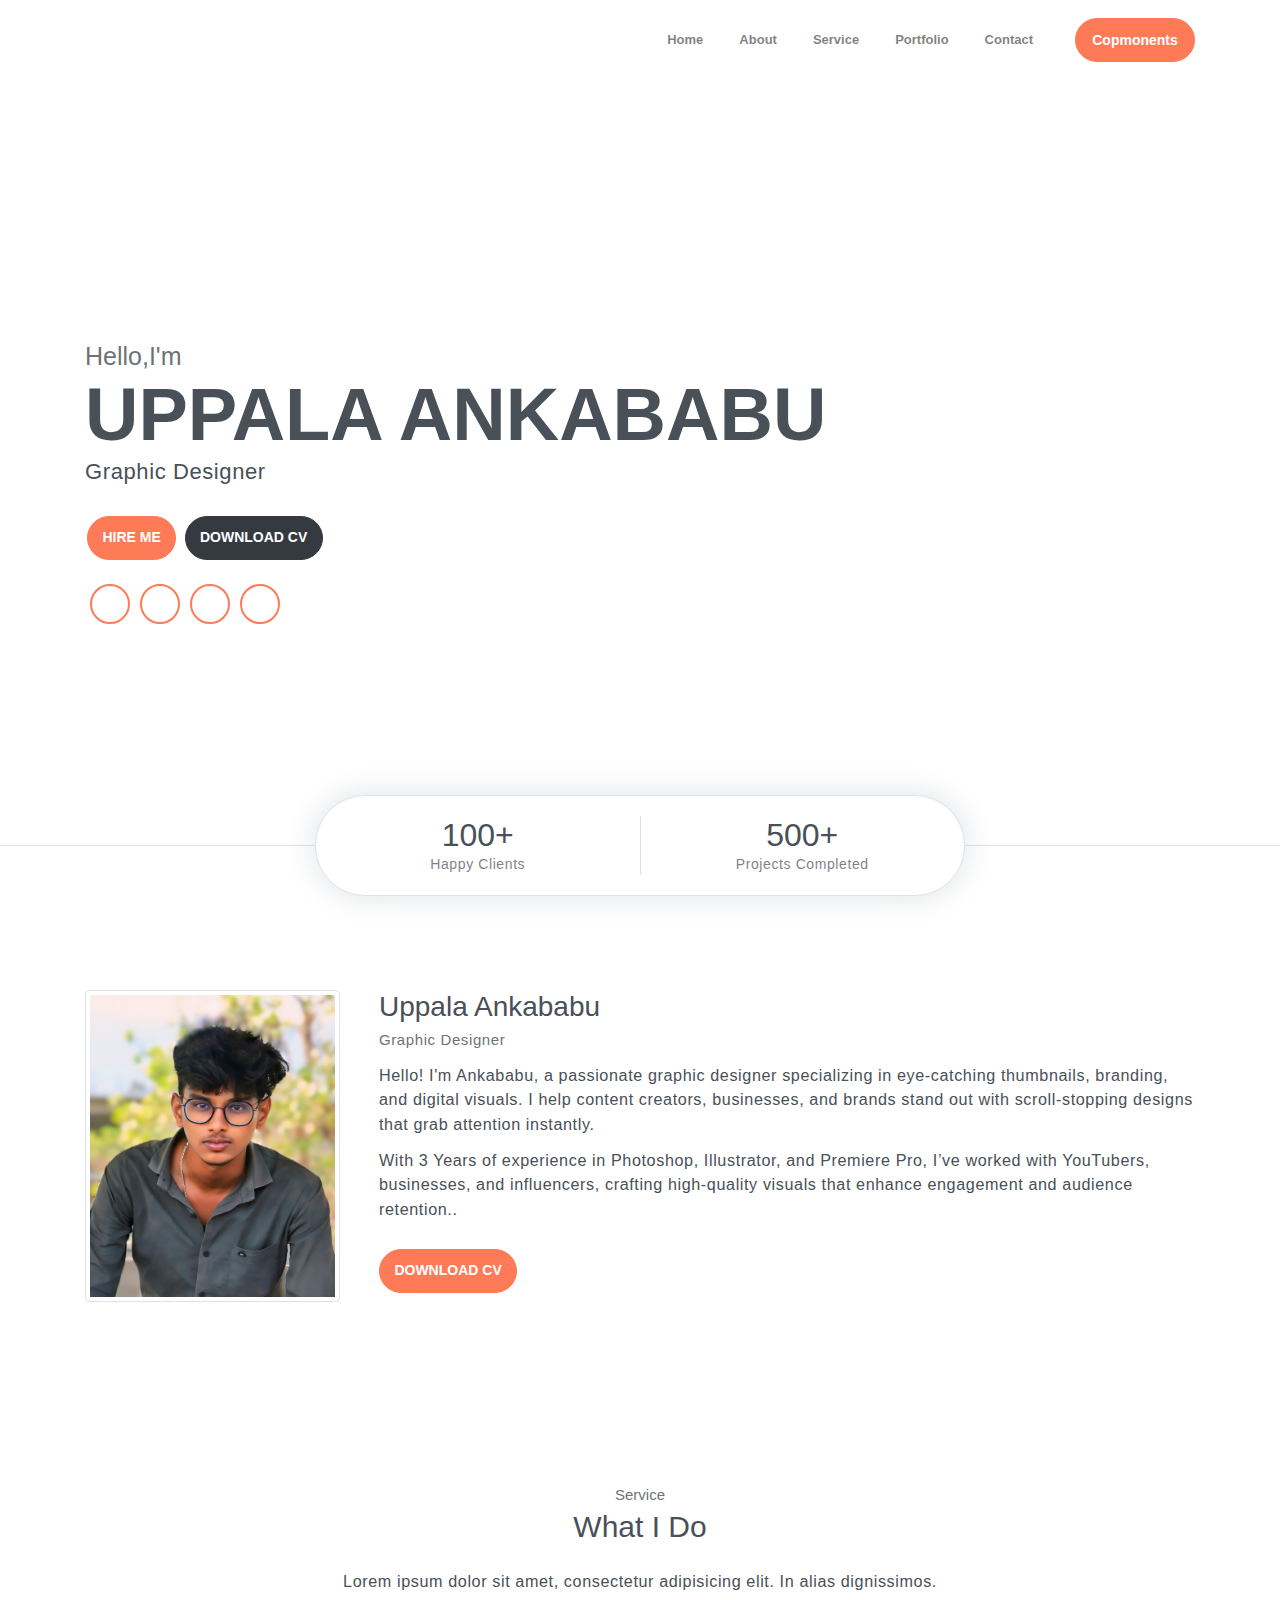
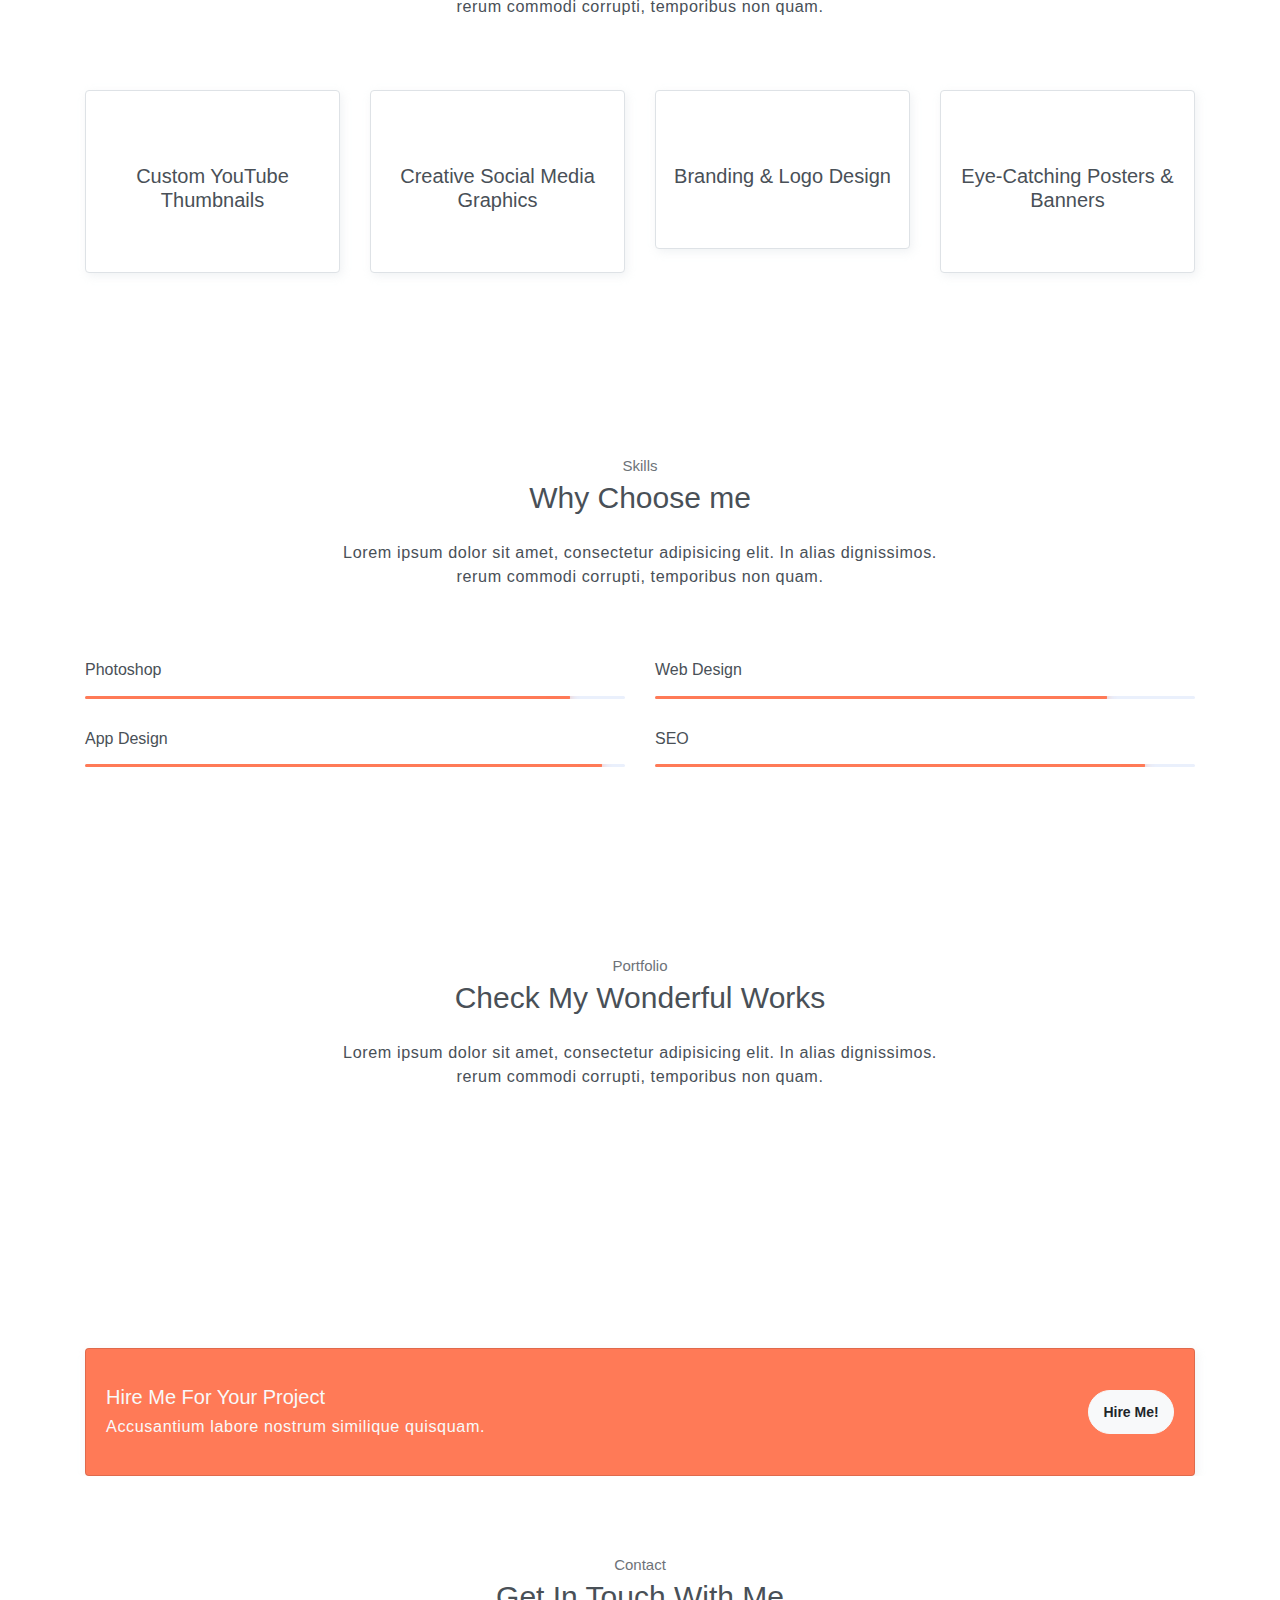
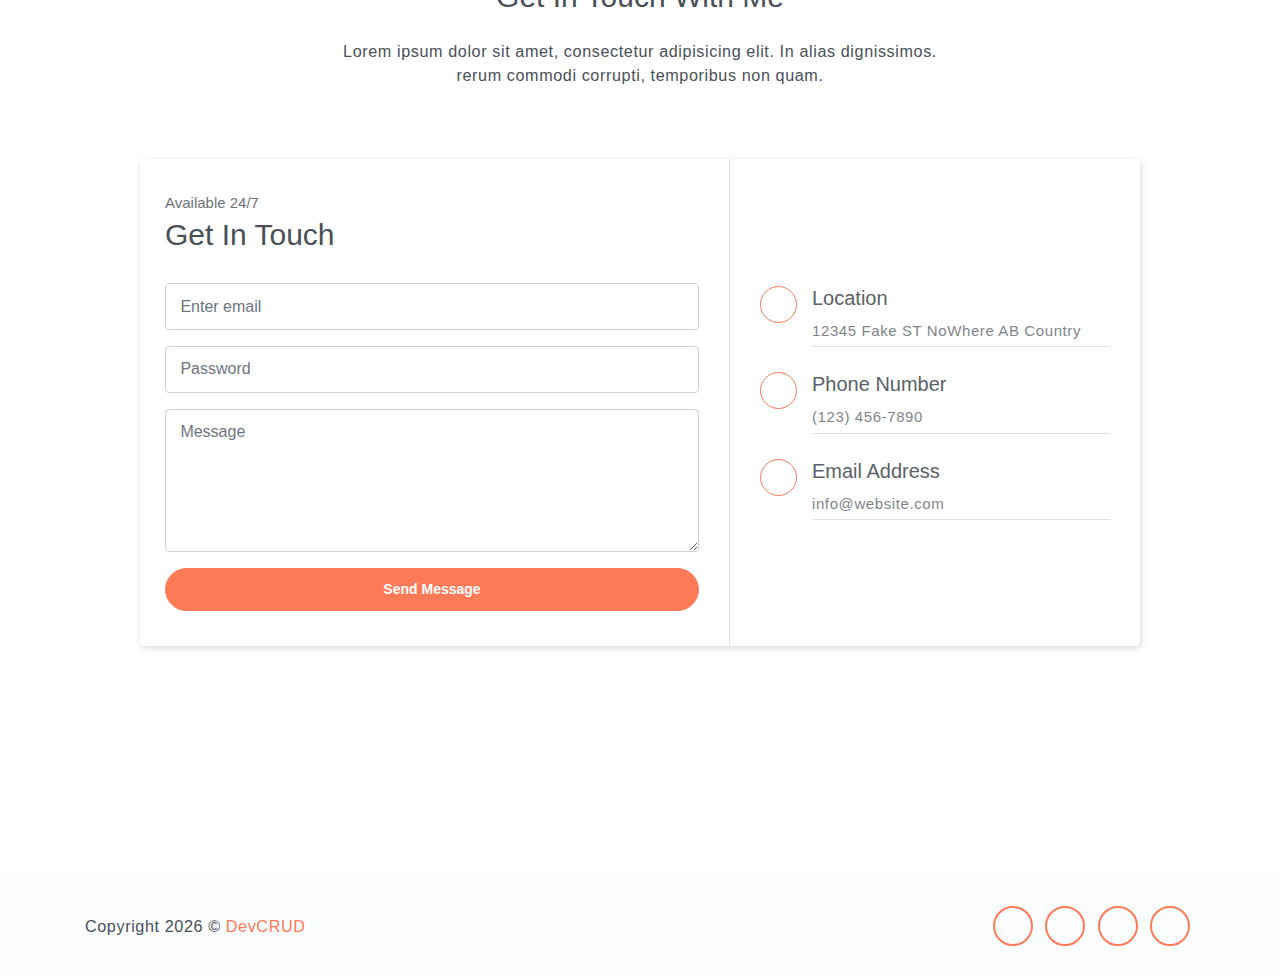
==== index.html @ 810f73c1 "Update index.html" ====
<!DOCTYPE html>
<html lang="en">
<head>
	<meta charset="utf-8">
    <meta name="viewport" content="width=device-width, initial-scale=1, shrink-to-fit=no">
    <meta name="description" content="Portfolio Website">
    <meta name="author" content="Devcrud">
    <title>Uppala Ankababu's Portfolio Website</title>
    <!-- font icons -->
    <link rel="stylesheet" href="style.css">
    <!-- Bootstrap + Steller main styles -->
	<link rel="stylesheet" href="style.css">
</head>
<body data-spy="scroll" data-target=".navbar" data-offset="40" id="home">

    <!-- Page navigation -->
    <nav class="navbar navbar-expand-lg navbar-light fixed-top" data-spy="affix" data-offset-top="0">
        <div class="container">
            <a class="navbar-brand" href="#"><img src="assets/imgs/logo.svg" alt=""></a>
            <button class="navbar-toggler" type="button" data-toggle="collapse" data-target="#navbarSupportedContent" aria-controls="navbarSupportedContent" aria-expanded="false" aria-label="Toggle navigation">
                <span class="navbar-toggler-icon"></span>
            </button>

            <div class="collapse navbar-collapse" id="navbarSupportedContent">
                <ul class="navbar-nav ml-auto align-items-center">
                    <li class="nav-item">
                        <a class="nav-link" href="#home">Home</a>
                    </li>
                    <li class="nav-item">
                        <a class="nav-link" href="#about">About</a>
                    </li>
                    <li class="nav-item">
                        <a class="nav-link" href="#service">Service</a>
                    </li>                   
                    <li class="nav-item">
                        <a class="nav-link" href="#portfolio">Portfolio</a>
                    </li>
                    <li class="nav-item">
                        <a class="nav-link" href="#contact">Contact</a>
                    </li>
                    <li class="nav-item">
                        <a class="- btn btn-primary rounded ml-4" href="components.html">Copmonents</a>
                    </li>
                </ul>
            </div>
        </div>          
    </nav>
    <!-- End of page navibation -->

    <!-- Page Header -->
    <header class="header" id="home">
        <div class="container">
            <div class="infos">
                <h6 class="subtitle">Hello,I'm</h6>
                <h6 class="title">UPPALA ANKABABU</h6>
                <p>Graphic Designer</p>

                <div class="buttons pt-3">
                    <button class="btn btn-primary rounded">HIRE ME</button>
                    <button class="btn btn-dark rounded">DOWNLOAD CV</button>
                </div>      

                <div class="socials mt-4">
                    <a class="social-item" href="javascript:void(0)"><i class="ti-facebook"></i></a>
                    <a class="social-item" href="javascript:void(0)"><i class="ti-google"></i></a>
                    <a class="social-item" href="javascript:void(0)"><i class="ti-github"></i></a>
                    <a class="social-item" href="javascript:void(0)"><i class="ti-twitter"></i></a>
                </div>
            </div>              
            <div class="img-holder">
                <img src="" alt="">
            </div>      
        </div>  

        <!-- Header-widget -->
        <div class="widget">
            <div class="widget-item">
                <h2>100+</h2>
                <p>Happy Clients</p>
            </div>
            <div class="widget-item">
                <h2>500+</h2>
                <p>Projects Completed</p>
            </div>
        </div>
    </header>
    <!-- End of Page Header -->
    
    <!-- About section -->
    <section id="about" class="section mt-3">
        <div class="container mt-5">
            <div class="row text-center text-md-left">
                <div class="col-md-3">
                    <img src="PORTFOLIO%20ASSETS/1714323545476.jpg" alt="" class="img-thumbnail mb-4">
                </div>
                <div class="pl-md-4 col-md-9">
                    <h6 class="title">Uppala Ankababu</h6>
                    <p class="subtitle">Graphic Designer</p>
                    <p>Hello! I'm Ankababu, a passionate graphic designer specializing in eye-catching thumbnails, branding, and digital visuals. I help content creators, businesses, and brands stand out with scroll-stopping designs that grab attention instantly.</p>
                    <p>With 3 Years of experience in Photoshop, Illustrator, and Premiere Pro, I’ve worked with YouTubers, businesses, and influencers, crafting high-quality visuals that enhance engagement and audience retention..</p>
                    <button class="btn btn-primary rounded mt-3">DOWNLOAD CV</button>                   
                </div>
            </div>
        </div>
    </section>

    <!-- Service section -->
    <section id="service" class="section">
        <div class="container text-center">
            <h6 class="subtitle">Service</h6>
            <h6 class="section-title mb-4">What I Do</h6>
            <p class="mb-5 pb-4">Lorem ipsum dolor sit amet, consectetur adipisicing elit. In alias dignissimos. <br> rerum commodi corrupti, temporibus non quam.</p>

            <div class="row">
                <div class="col-sm-6 col-md-3 mb-4">
                    <div class="custom-card card border">
                        <div class="card-body">
                            <i class="icon ti-crown"></i>
                            <h5>Custom YouTube Thumbnails</h5>
                        </div>
                    </div>
                </div>
                <div class="col-sm-6 col-md-3 mb-4">
                    <div class="custom-card card border">
                        <div class="card-body">
                            <i class="icon ti-desktop"></i>
                            <h5>Creative Social Media Graphics</h5>
                        </div>
                    </div>
                </div>
                <div class="col-sm-6 col-md-3 mb-4">
                    <div class="custom-card card border">
                        <div class="card-body">
                            <i class="icon ti-mobile"></i>
                            <h5>Branding & Logo Design</h5>
                        </div>
                    </div>
                </div>
                <div class="col-sm-6 col-md-3 mb-4">
                    <div class="custom-card card border">
                        <div class="card-body">
                            <i class="icon ti-bar-chart"></i>
                            <h5> Eye-Catching Posters & Banners</h5>
                        </div>
                    </div>
                </div>
            </div>
        </div>
    </section>
    <!-- End of Sectoin -->

    <!-- Skills section -->
    <section class="section">
        <div class="container text-center">
            <h6 class="subtitle">Skills</h6>
            <h6 class="section-title mb-4">Why Choose me</h6>
            <p class="mb-5 pb-4">Lorem ipsum dolor sit amet, consectetur adipisicing elit. In alias dignissimos. <br> rerum commodi corrupti, temporibus non quam.</p>

            <div class="row text-left">
                <div class="col-sm-6">
                    <h6 class="mb-3">Photoshop</h6>
                    <div class="progress">
                        <div class="progress-bar bg-primary" role="progressbar" style="width: 89%;" aria-valuenow="25" aria-valuemin="0" aria-valuemax="100"><span>89%</span></div>
                    </div>
                </div>
                <div class="col-sm-6">
                    <h6 class="mb-3">Web Design</h6>
                    <div class="progress">
                        <div class="progress-bar bg-primary" role="progressbar" style="width: 83%;" aria-valuenow="25" aria-valuemin="0" aria-valuemax="100"><span>83%</span></div>
                    </div>
                </div>
                <div class="col-sm-6">
                    <h6 class="mb-3">App Design</h6>
                    <div class="progress">
                        <div class="progress-bar bg-primary" role="progressbar" style="width: 95%;" aria-valuenow="25" aria-valuemin="0" aria-valuemax="100"><span>95%</span></div>
                    </div>
                </div>
                <div class="col-sm-6">
                    <h6 class="mb-3">SEO</h6>
                    <div class="progress">
                        <div class="progress-bar bg-primary" role="progressbar" style="width: 90%;" aria-valuenow="25" aria-valuemin="0" aria-valuemax="100"><span>90%</span></div>
                    </div>
                </div>
            </div>  
        </div>
    </section>
    <!-- End of Skills sections -->

    <!-- Portfolio section -->
    <section id="portfolio" class="section">
        <div class="container text-center">
            <h6 class="subtitle">Portfolio</h6>
            <h6 class="section-title mb-4">Check My Wonderful Works</h6>
            <p class="mb-5 pb-4">Lorem ipsum dolor sit amet, consectetur adipisicing elit. In alias dignissimos. <br> rerum commodi corrupti, temporibus non quam.</p>

            <div class="row">
                <div class="col-sm-4">
                    <div class="img-wrapper">
                        <img src="assets/imgs/folio-1.jpg" alt="">
                        <div class="overlay">
                            <div class="overlay-infos">
                                <h5>Project Title</h5>
                                <a href="javascript:void(0)"><i class="ti-zoom-in"></i></a>
                                <a href="javascript:void(0)"><i class="ti-link"></i></a>
                            </div>  
                        </div>
                    </div>
                    <div class="img-wrapper">
                        <img src="assets/imgs/folio-2.jpg" alt="">
                        <div class="overlay">
                            <div class="overlay-infos">
                                <h5>Project Title</h5>
                                <a href="javascript:void(0)"><i class="ti-zoom-in"></i></a>
                                <a href="javascript:void(0)"><i class="ti-link"></i></a>
                            </div>                              
                        </div>
                    </div>                  
                </div>
                <div class="col-sm-4">
                    <div class="img-wrapper">
                        <img src="assets/imgs/folio-3.jpg" alt="">
                        <div class="overlay">
                            <div class="overlay-infos">
                                <h5>Project Title</h5>
                                <a href="javascript:void(0)"><i class="ti-zoom-in"></i></a>
                                <a href="javascript:void(0)"><i class="ti-link"></i></a>
                            </div>  
                        </div>
                    </div>
                    <div class="img-wrapper">
                        <img src="assets/imgs/folio-4.jpg" alt="">
                        <div class="overlay">
                            <div class="overlay-infos">
                                <h5>Project Title</h5>
                                <a href="javascript:void(0)"><i class="ti-zoom-in"></i></a>
                                <a href="javascript:void(0)"><i class="ti-link"></i></a>
                            </div>                              
                        </div>
                    </div>                  
                </div>
                <div class="col-sm-4">
                    <div class="img-wrapper">
                        <img src="assets/imgs/folio-5.jpg" alt="">
                        <div class="overlay">
                            <div class="overlay-infos">
                                <h5>Project Title</h5>
                                <a href="javascript:void(0)"><i class="ti-zoom-in"></i></a>
                                <a href="javascript:void(0)"><i class="ti-link"></i></a>
                            </div>  
                        </div>
                    </div>
                    <div class="img-wrapper">
                        <img src="assets/imgs/folio-6.jpg" alt="">
                        <div class="overlay">
                            <div class="overlay-infos">
                                <h5>Project Title</h5>
                                <a href="javascript:void(0)"><i class="ti-zoom-in"></i></a>
                                <a href="javascript:void(0)"><i class="ti-link"></i></a>
                            </div>                              
                        </div>
                    </div>                  
                </div>
            </div>

        </div>
    </section>
    <!-- End of portfolio section -->
	
    <!-- Hire me section -->
    <section class="bg-gray p-0 section">
        <div class="container">
            <div class="card bg-primary">
                <div class="card-body text-light">
                    <div class="row align-items-center">
                        <div class="col-sm-9 text-center text-sm-left">
                            <h5 class="mt-3">Hire Me For Your Project</h5>
                            <p class="mb-3">Accusantium labore nostrum similique quisquam.</p>
                        </div>
                        <div class="col-sm-3 text-center text-sm-right">
                            <button class="btn btn-light rounded">Hire Me!</button>
                        </div>
                    </div>
                </div> 
            </div>
        </div>
    </section>      
    <!-- End od Hire me section. -->

    <!-- Contact Section -->
    <section id="contact" class="position-relative section">
        <div class="container text-center">
            <h6 class="subtitle">Contact</h6>
            <h6 class="section-title mb-4">Get In Touch With Me</h6>
            <p class="mb-5 pb-4">Lorem ipsum dolor sit amet, consectetur adipisicing elit. In alias dignissimos. <br> rerum commodi corrupti, temporibus non quam.</p>

            <div class="contact text-left">
                <div class="form">
                    <h6 class="subtitle">Available 24/7</h6>
                    <h6 class="section-title mb-4">Get In Touch</h6>
                    <form>
                        <div class="form-group">
                            <input type="email" class="form-control" id="exampleInputEmail1" aria-describedby="emailHelp" placeholder="Enter email" required>
                        </div>
                        <div class="form-group">
                            <input type="password" class="form-control" id="exampleInputPassword1" placeholder="Password" required>
                        </div>
                        <div class="form-group">
                            <textarea name="contact-message" id="" cols="30" rows="5" class="form-control" placeholder="Message"></textarea>
                        </div>
                        <button type="submit" class="btn btn-primary btn-block rounded w-lg">Send Message</button>
                    </form>
                </div>
                <div class="contact-infos">
                    <div class="item">
                        <i class="ti-location-pin"></i>
                        <div class="">
                            <h5>Location</h5>
                            <p> 12345 Fake ST NoWhere AB Country</p>
                        </div>                          
                    </div>
                    <div class="item">
                        <i class="ti-mobile"></i>
                        <div>
                            <h5>Phone Number</h5>
                            <p>(123) 456-7890</p>
                        </div>                          
                    </div>
                    <div class="item">
                        <i class="ti-email"></i>
                        <div class="mb-0">
                            <h5>Email Address</h5>
                            <p>info@website.com</p>
                        </div>
                    </div>
                </div>                  
            </div>
        </div>  
        <div id="map">
            <iframe src="https://snazzymaps.com/embed/61257"></iframe>
        </div>      
    </section>
    <!-- End of Contact Section -->

    <!-- Page Footer -->
    <footer class="page-footer">
        <div class="container">
            <div class="row align-items-center">
                <div class="col-sm-6">
                    <p>Copyright <script>document.write(new Date().getFullYear())</script> &copy; <a href="http://www.devcrud.com" target="_blank">DevCRUD</a></p>
                </div>
                <div class="col-sm-6">
                    <div class="socials">
                        <a class="social-item" href="javascript:void(0)"><i class="ti-facebook"></i></a>
                        <a class="social-item" href="javascript:void(0)"><i class="ti-google"></i></a>
                        <a class="social-item" href="javascript:void(0)"><i class="ti-github"></i></a>
                        <a class="social-item" href="javascript:void(0)"><i class="ti-twitter"></i></a>
                    </div>
                </div>
            </div>
        </div>
    </footer> 
    <!-- End of page footer -->
	
	<!-- core  -->
    <script src="assets/vendors/jquery/jquery-3.4.1.js"></script>
    <script src="assets/vendors/bootstrap/bootstrap.bundle.js"></script>
    <!-- bootstrap 3 affix -->
	<script src="assets/vendors/bootstrap/bootstrap.affix.js"></script>

    <!-- steller js -->
    <script src="assets/js/steller.js"></script>

</body>
</html>
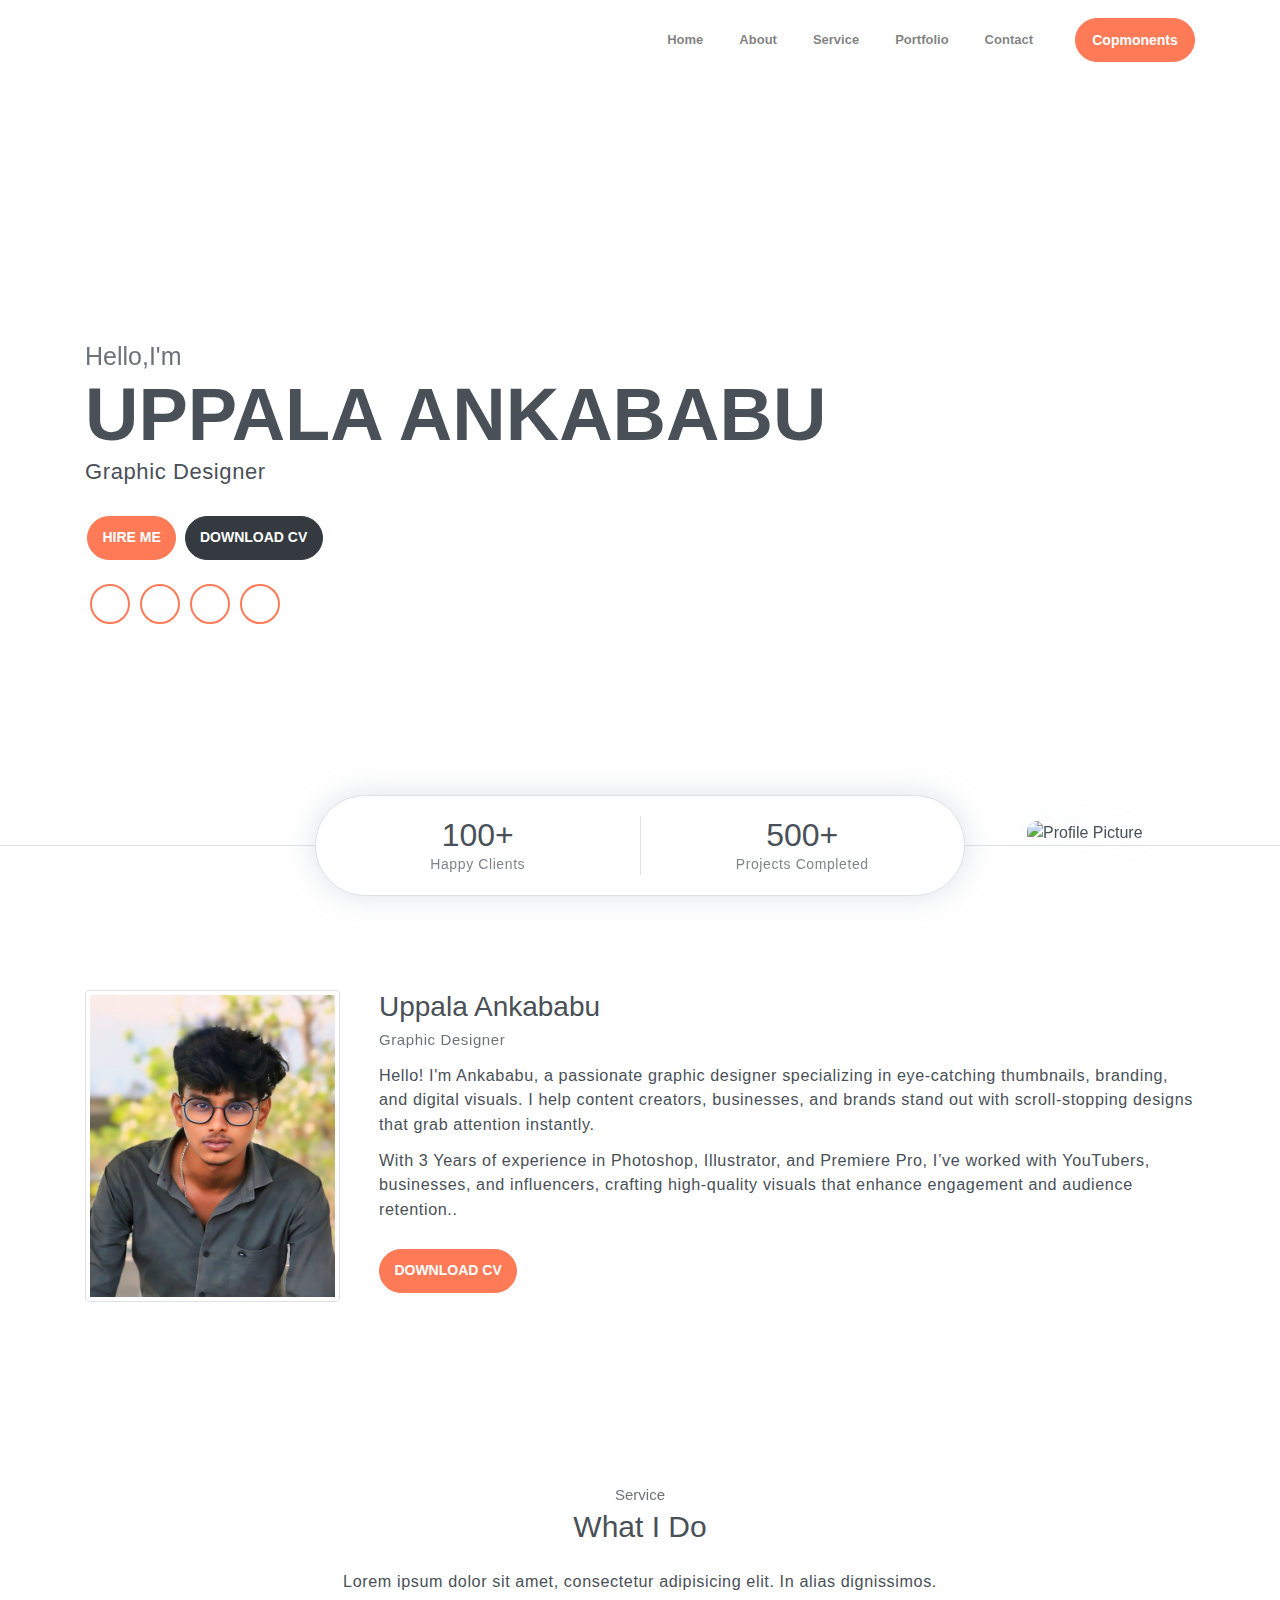
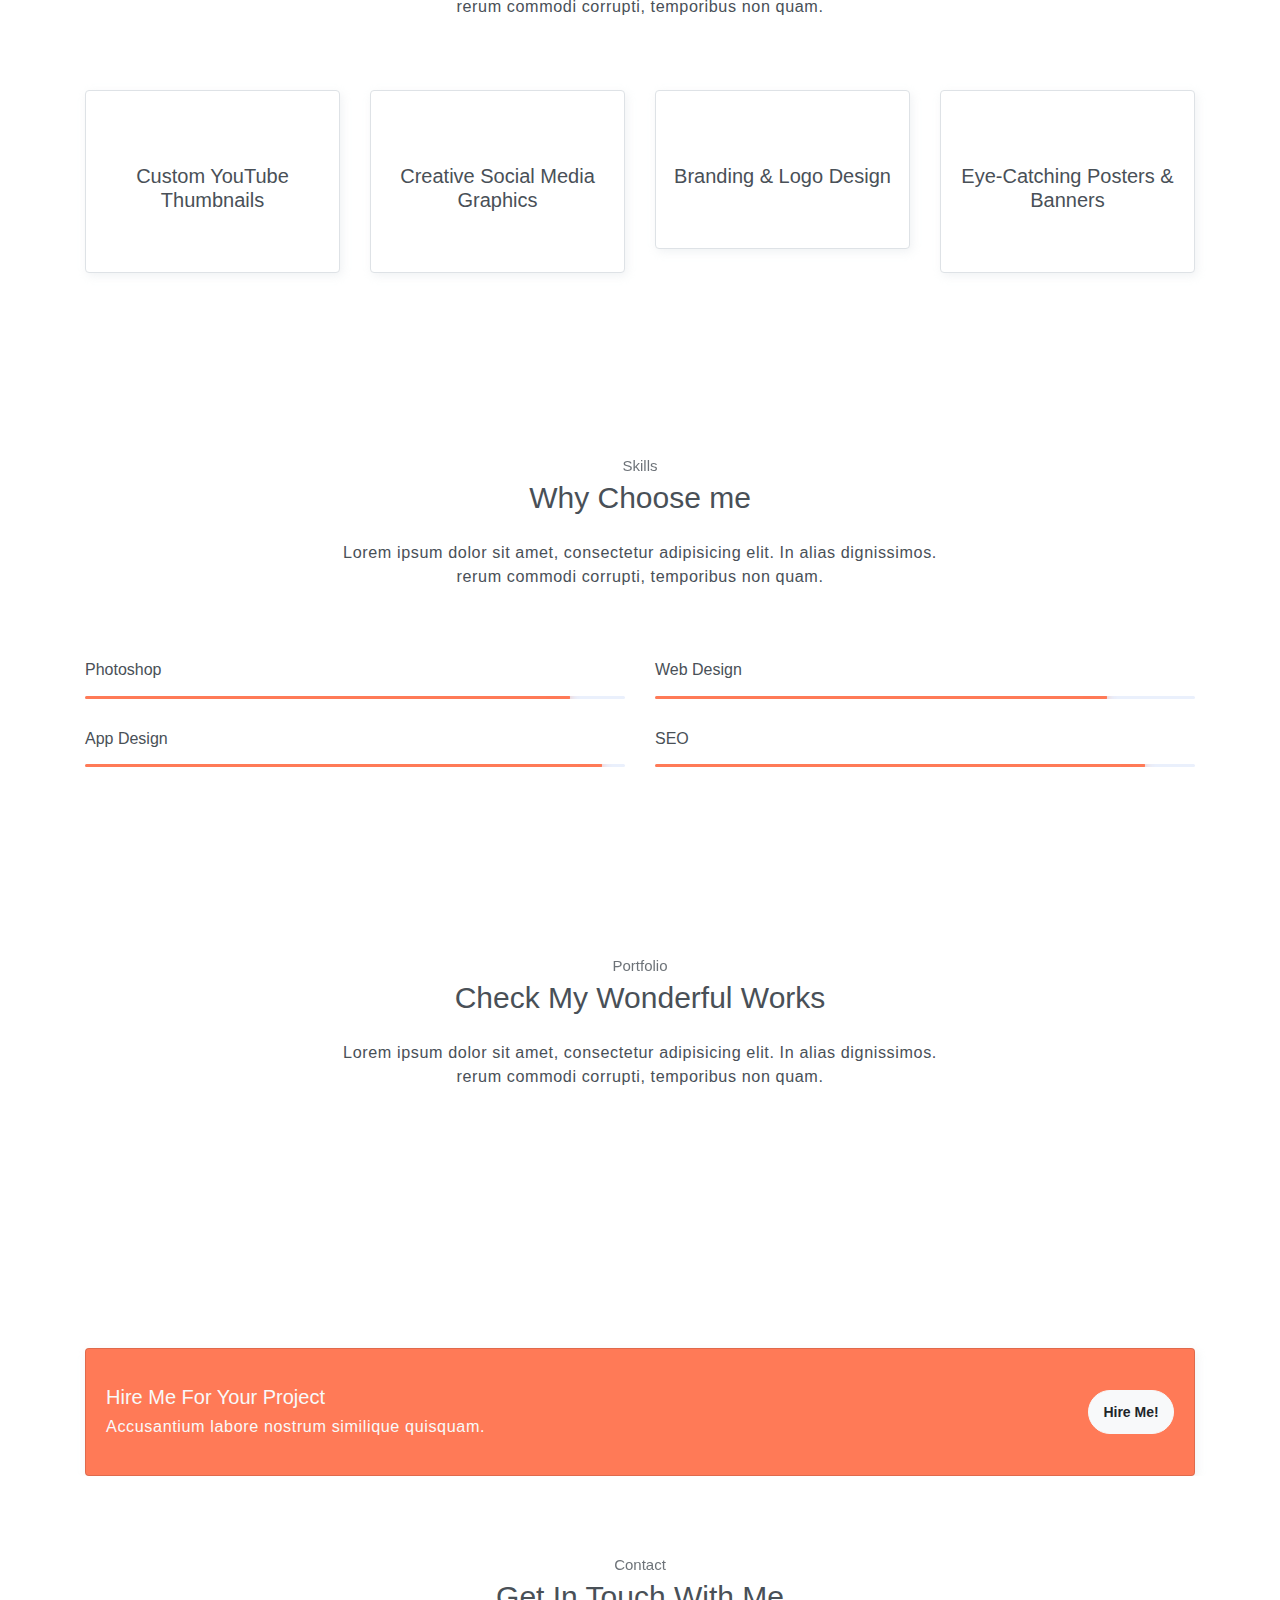
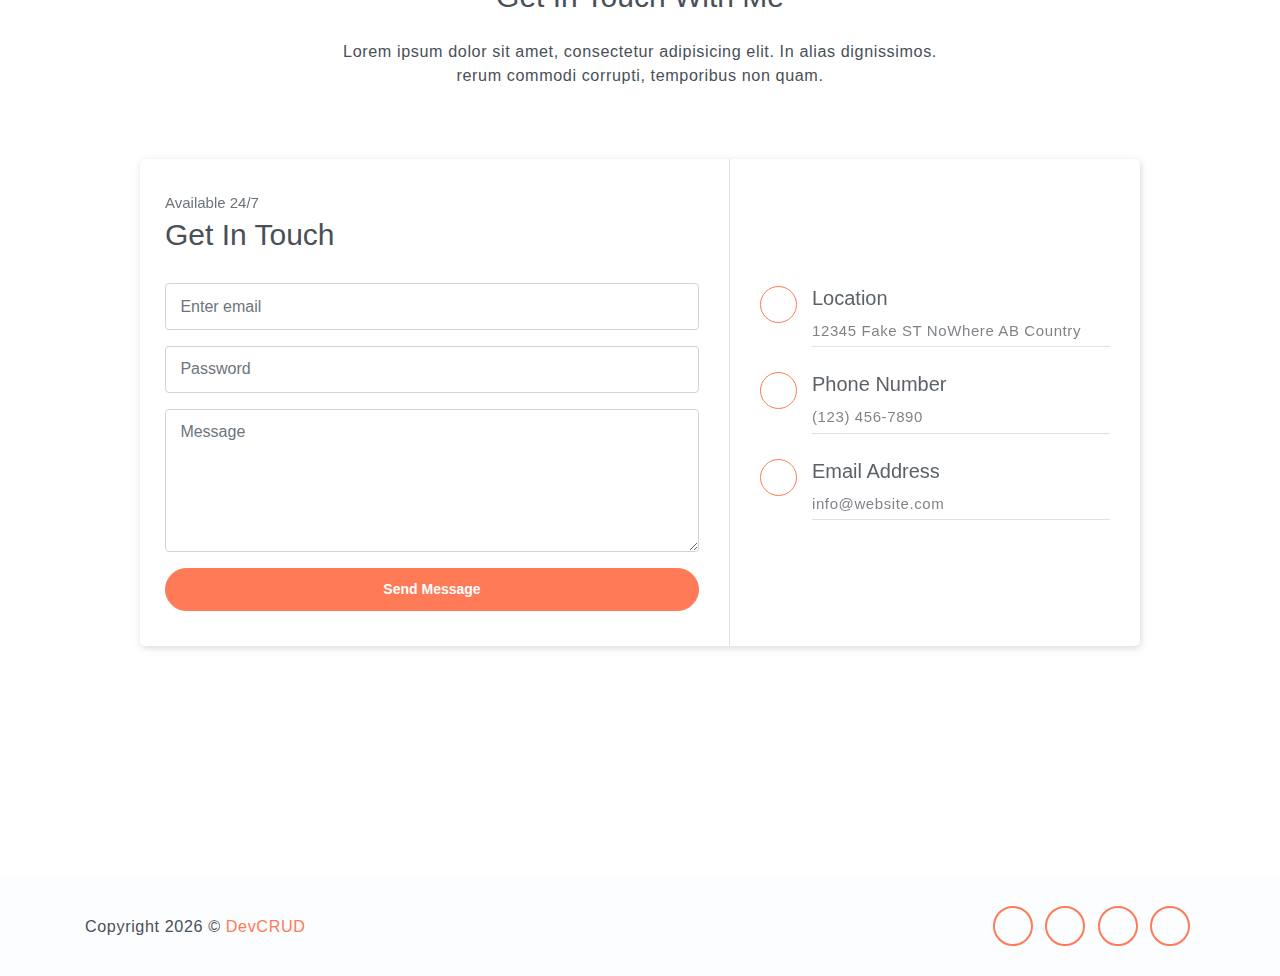
==== commit c5a3e906: "Update index.html" ====
--- a/index.html
+++ b/index.html
@@ -67,8 +67,8 @@
                     <a class="social-item" href="javascript:void(0)"><i class="ti-twitter"></i></a>
                 </div>
             </div>              
-            <div class="img-holder">
-                <img src="" alt="">
+            <div class="img-holder" style="flex-shrink:0;">
+                <img src="" alt="Profile Picture" style="width:200px;height:auto; border-radius:10px;">
             </div>      
         </div>  
 
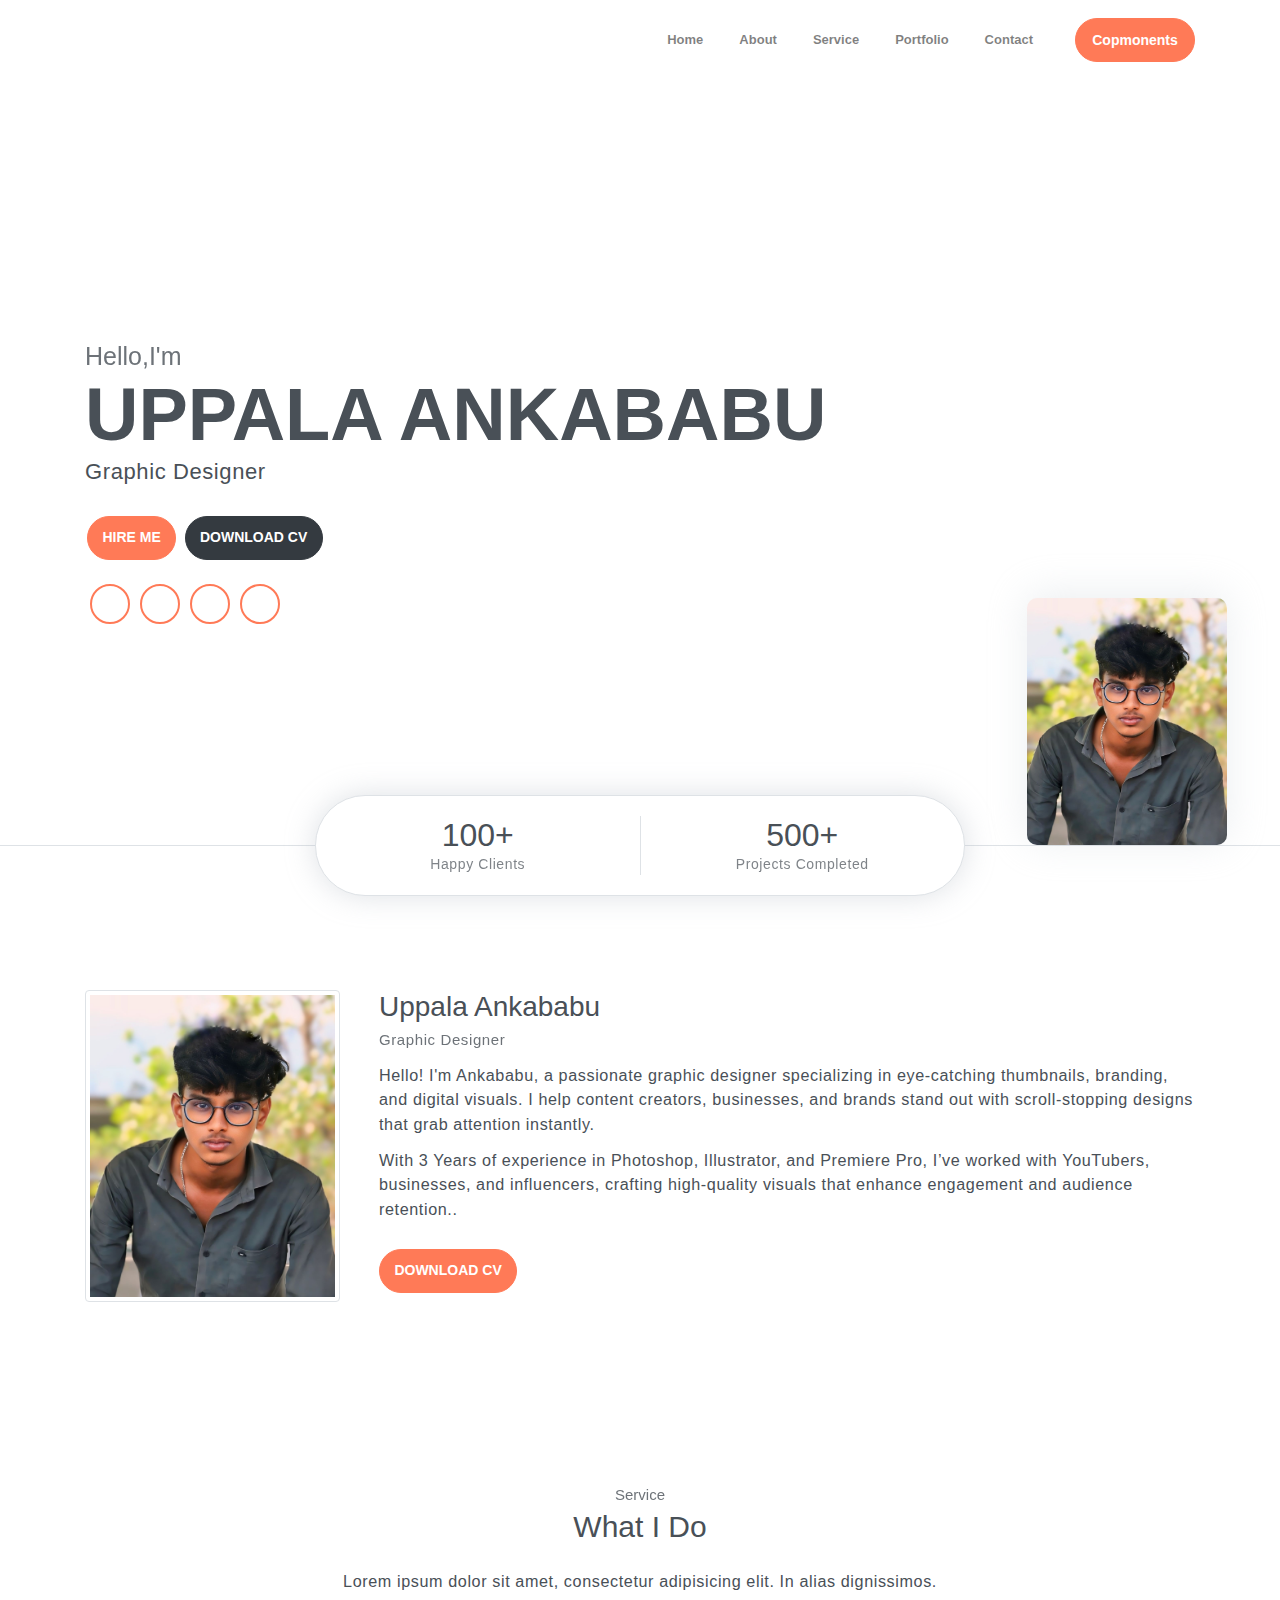
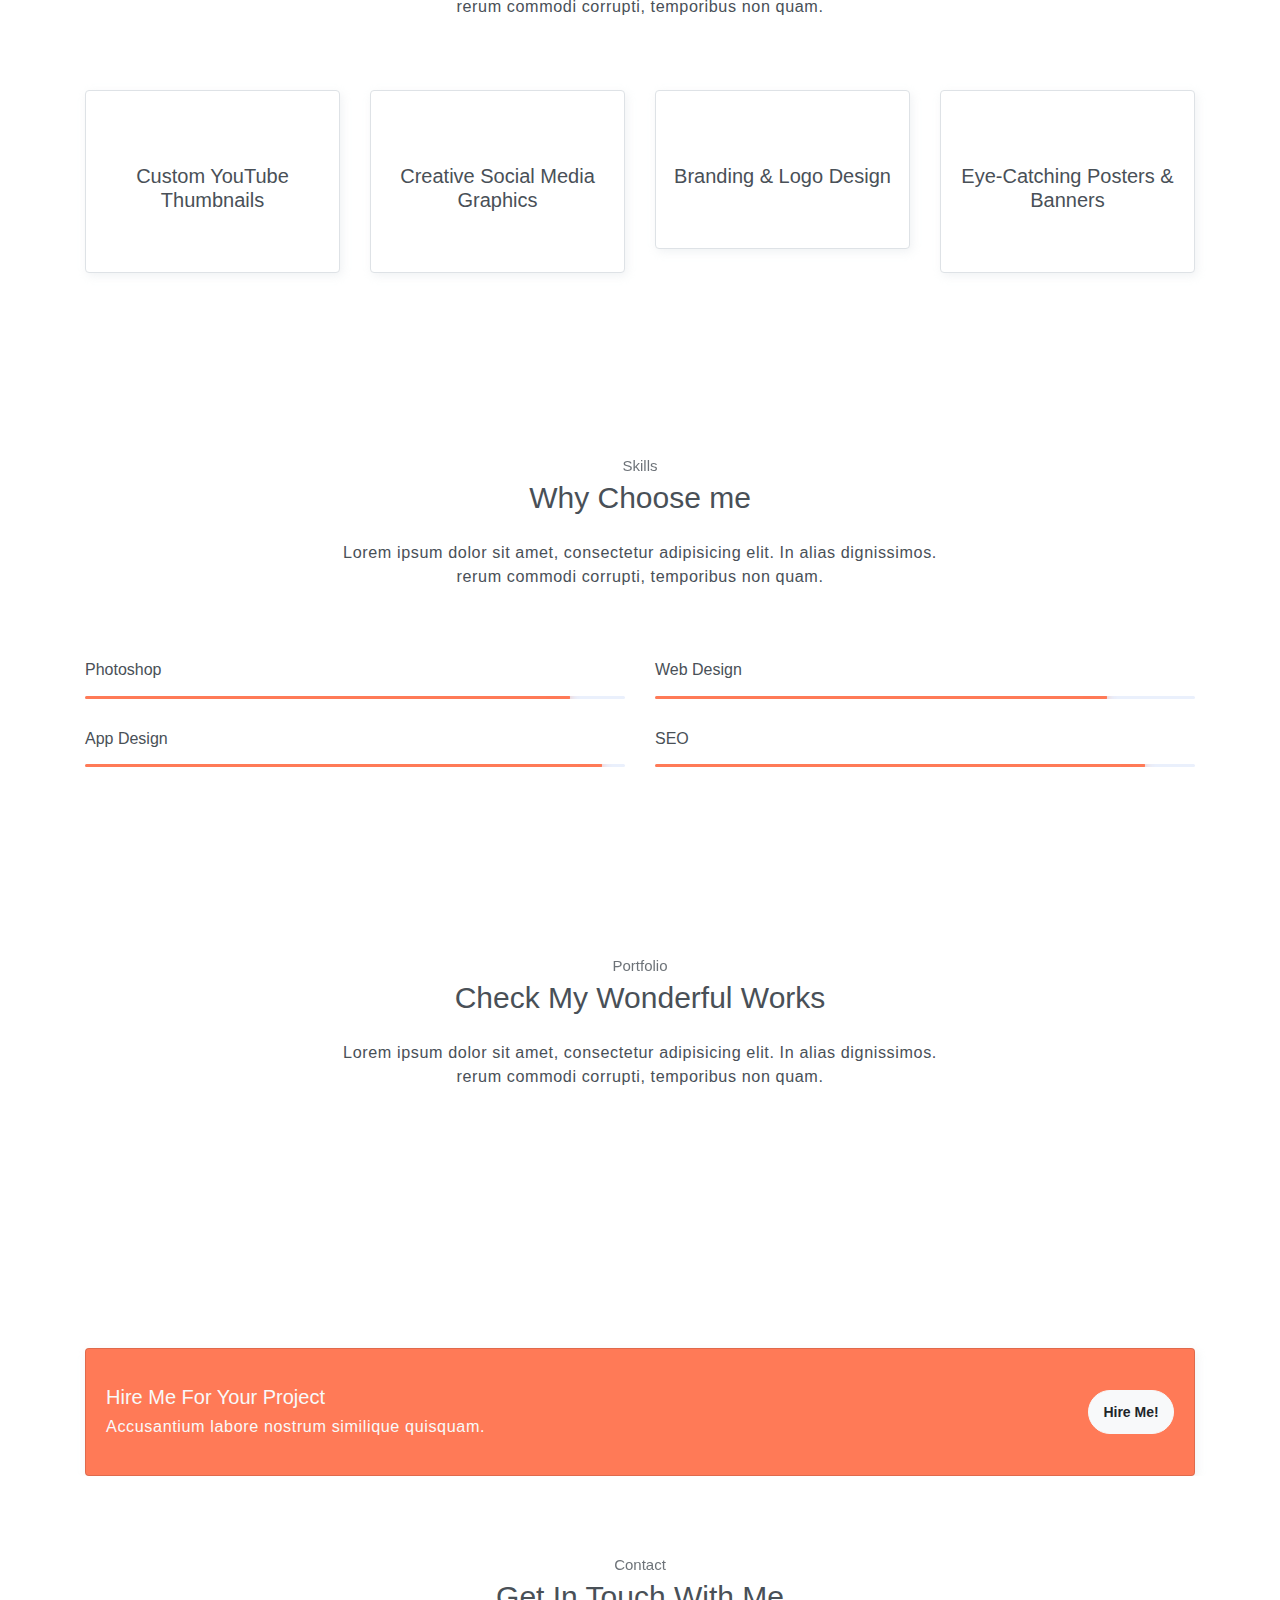
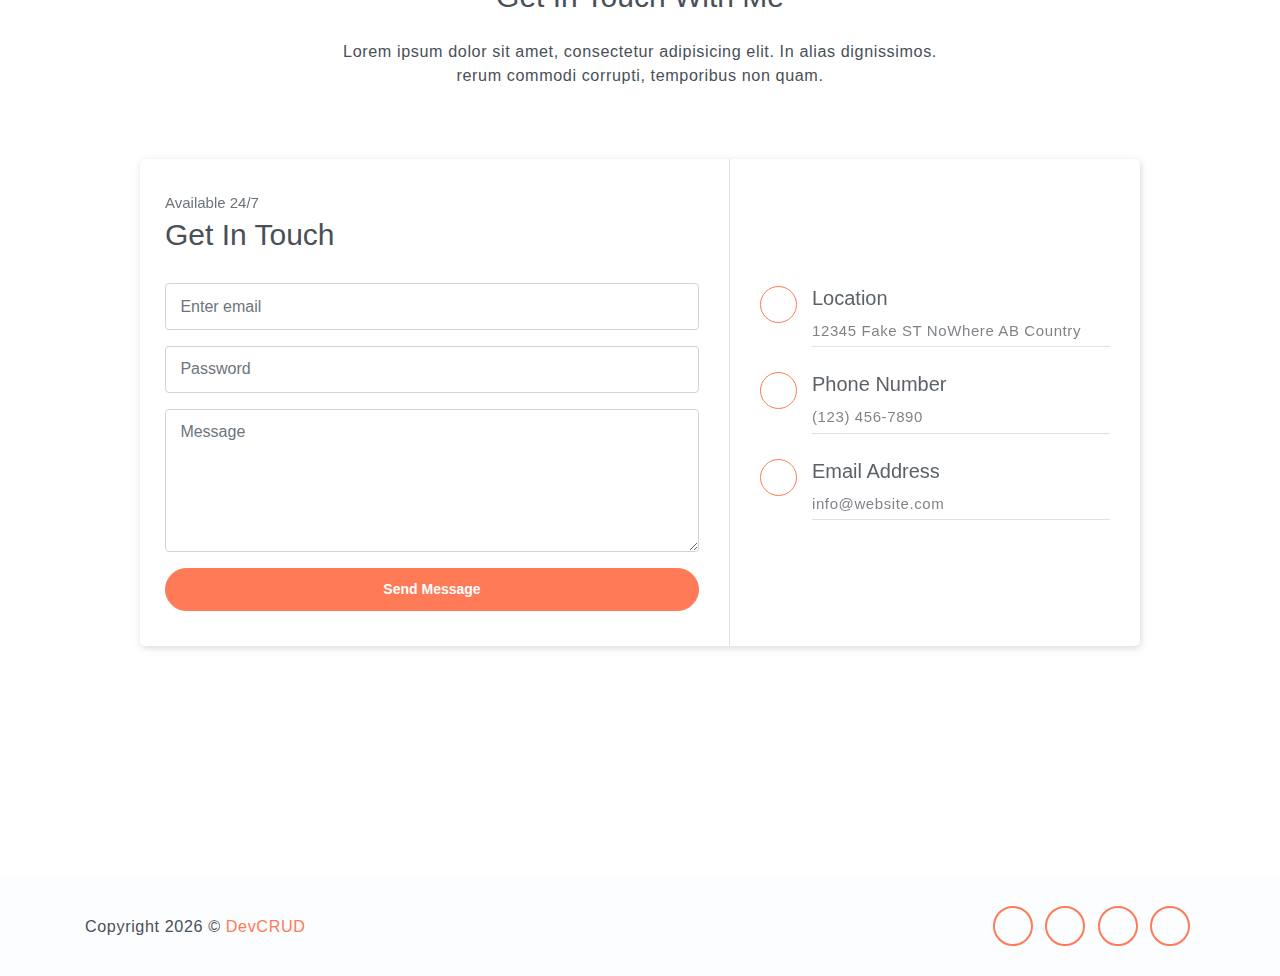
==== commit cbcc5ca3: "Update index.html" ====
--- a/index.html
+++ b/index.html
@@ -68,7 +68,7 @@
                 </div>
             </div>              
             <div class="img-holder" style="flex-shrink:0;">
-                <img src="" alt="Profile Picture" style="width:200px;height:auto; border-radius:10px;">
+                <img src="PORTFOLIO%20ASSETS/1714323545476.jpg" alt="Profile Picture" style="width:200px;height:auto; border-radius:10px;">
             </div>      
         </div>  
 
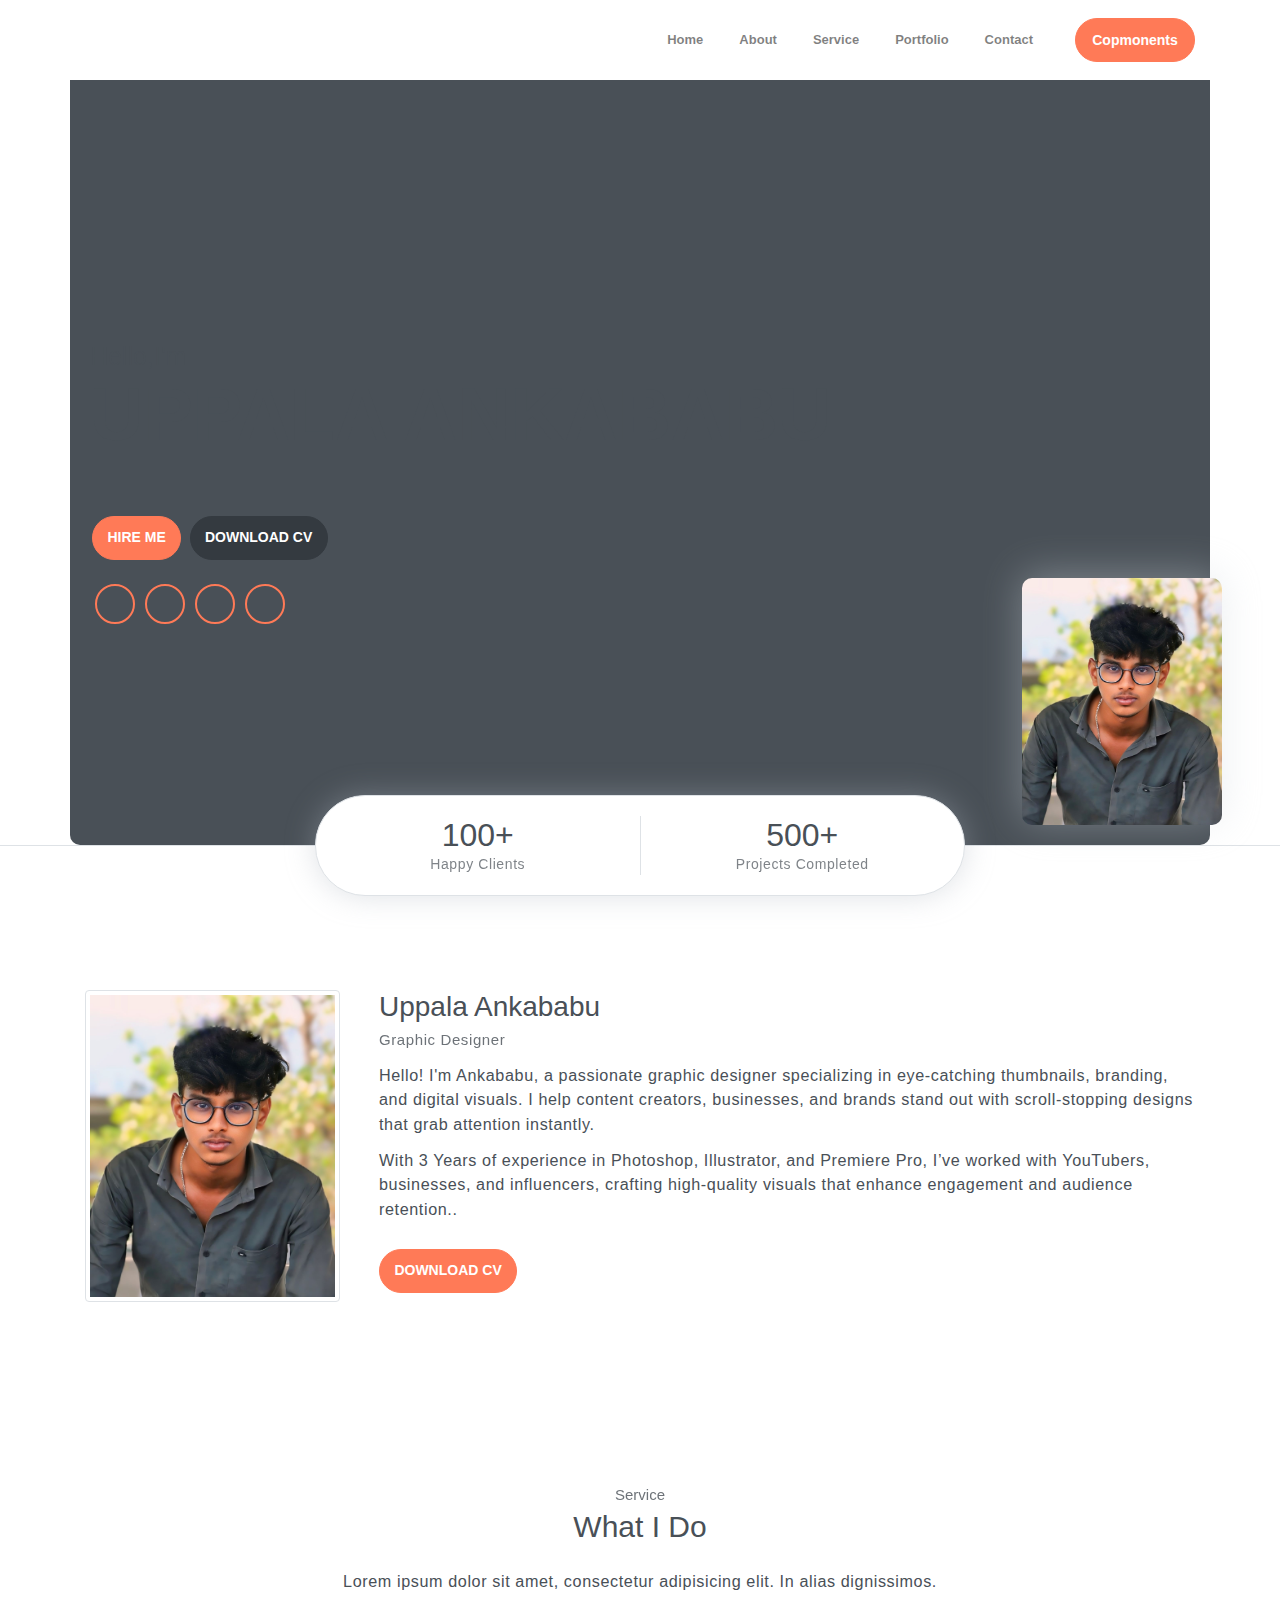
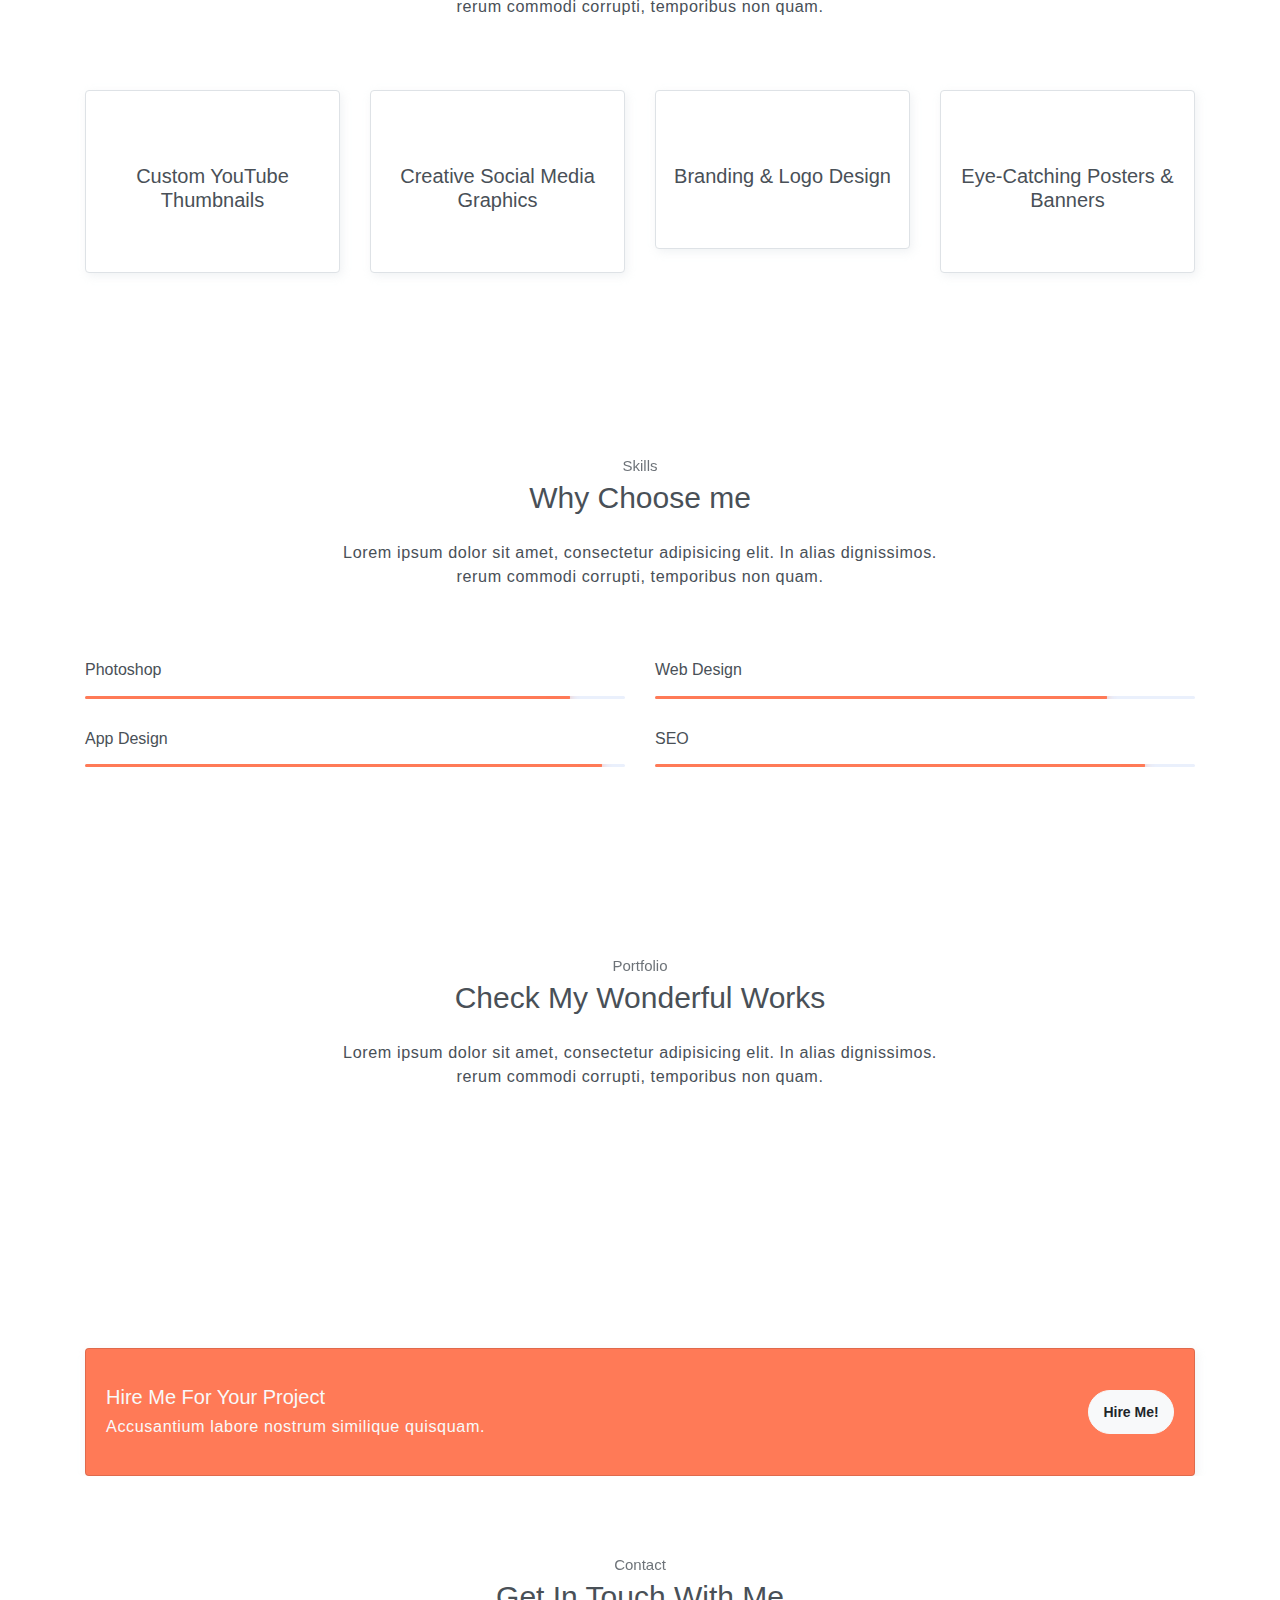
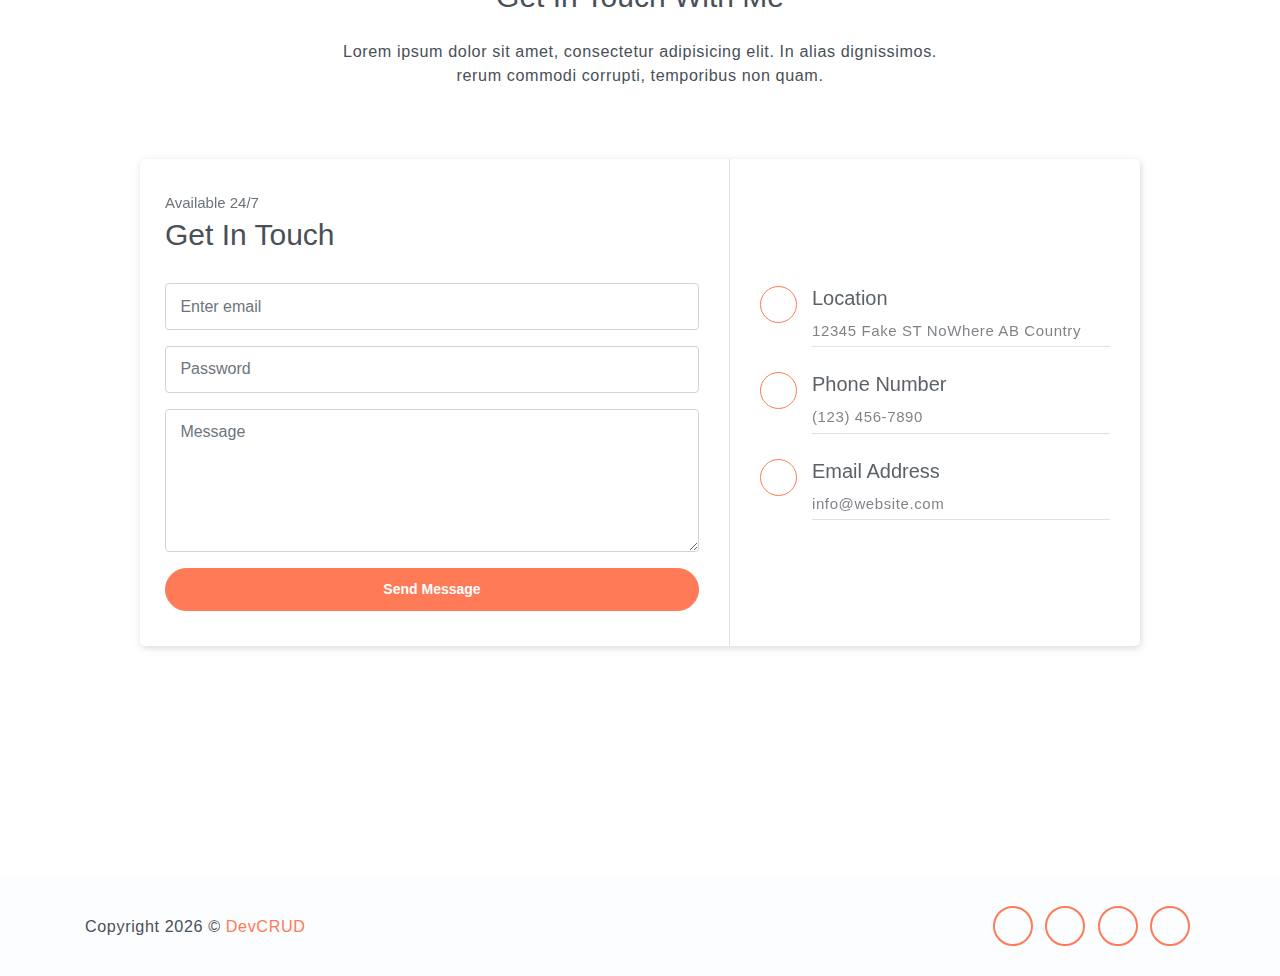
==== commit 63a72982: "Update index.html" ====
--- a/index.html
+++ b/index.html
@@ -49,7 +49,7 @@
 
     <!-- Page Header -->
     <header class="header" id="home">
-        <div class="container">
+        <div class="container" style="display: flex; align-items: center; justify-content: space-between; background-color: #495057; padding: 20px; border-radius: 10px;">
             <div class="infos">
                 <h6 class="subtitle">Hello,I'm</h6>
                 <h6 class="title">UPPALA ANKABABU</h6>
@@ -67,7 +67,7 @@
                     <a class="social-item" href="javascript:void(0)"><i class="ti-twitter"></i></a>
                 </div>
             </div>              
-            <div class="img-holder" style="flex-shrink:0;">
+            <div class="img-holder" style="flex-shrink:10;">
                 <img src="PORTFOLIO%20ASSETS/1714323545476.jpg" alt="Profile Picture" style="width:200px;height:auto; border-radius:10px;">
             </div>      
         </div>  
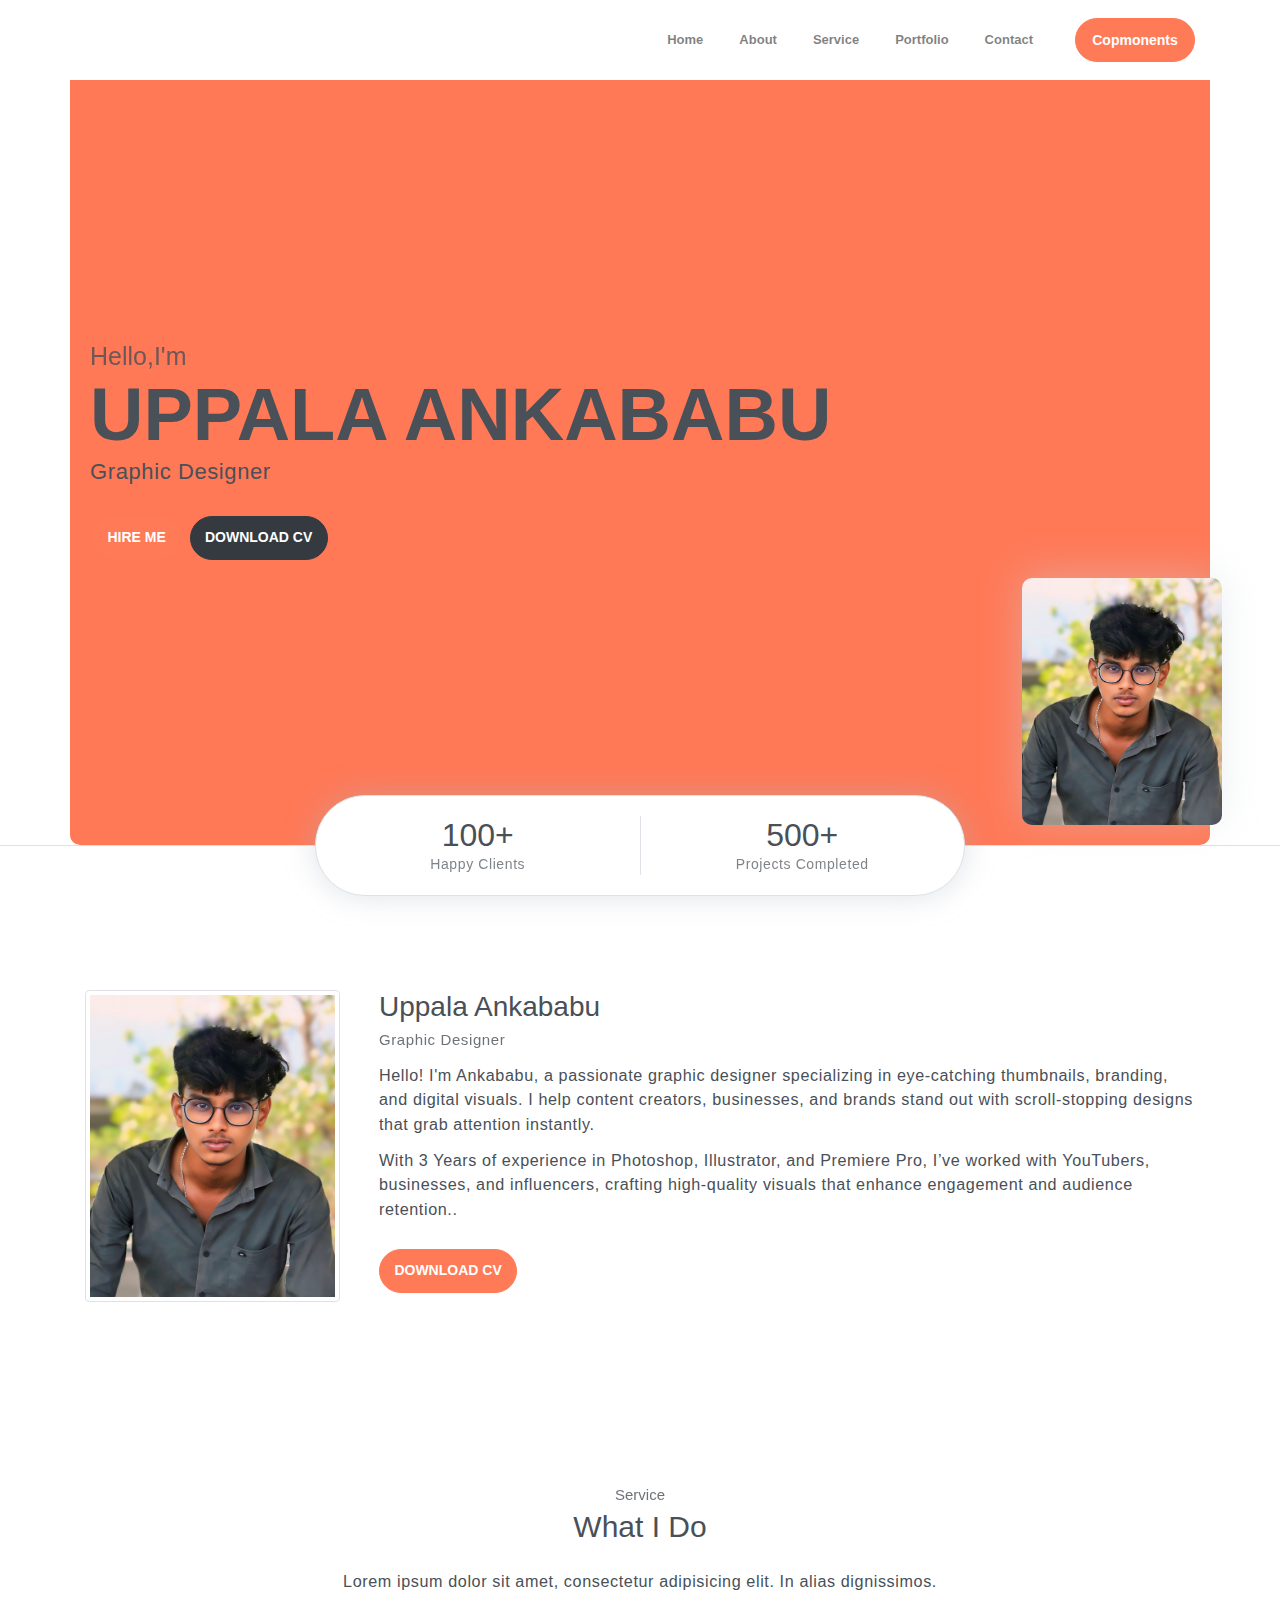
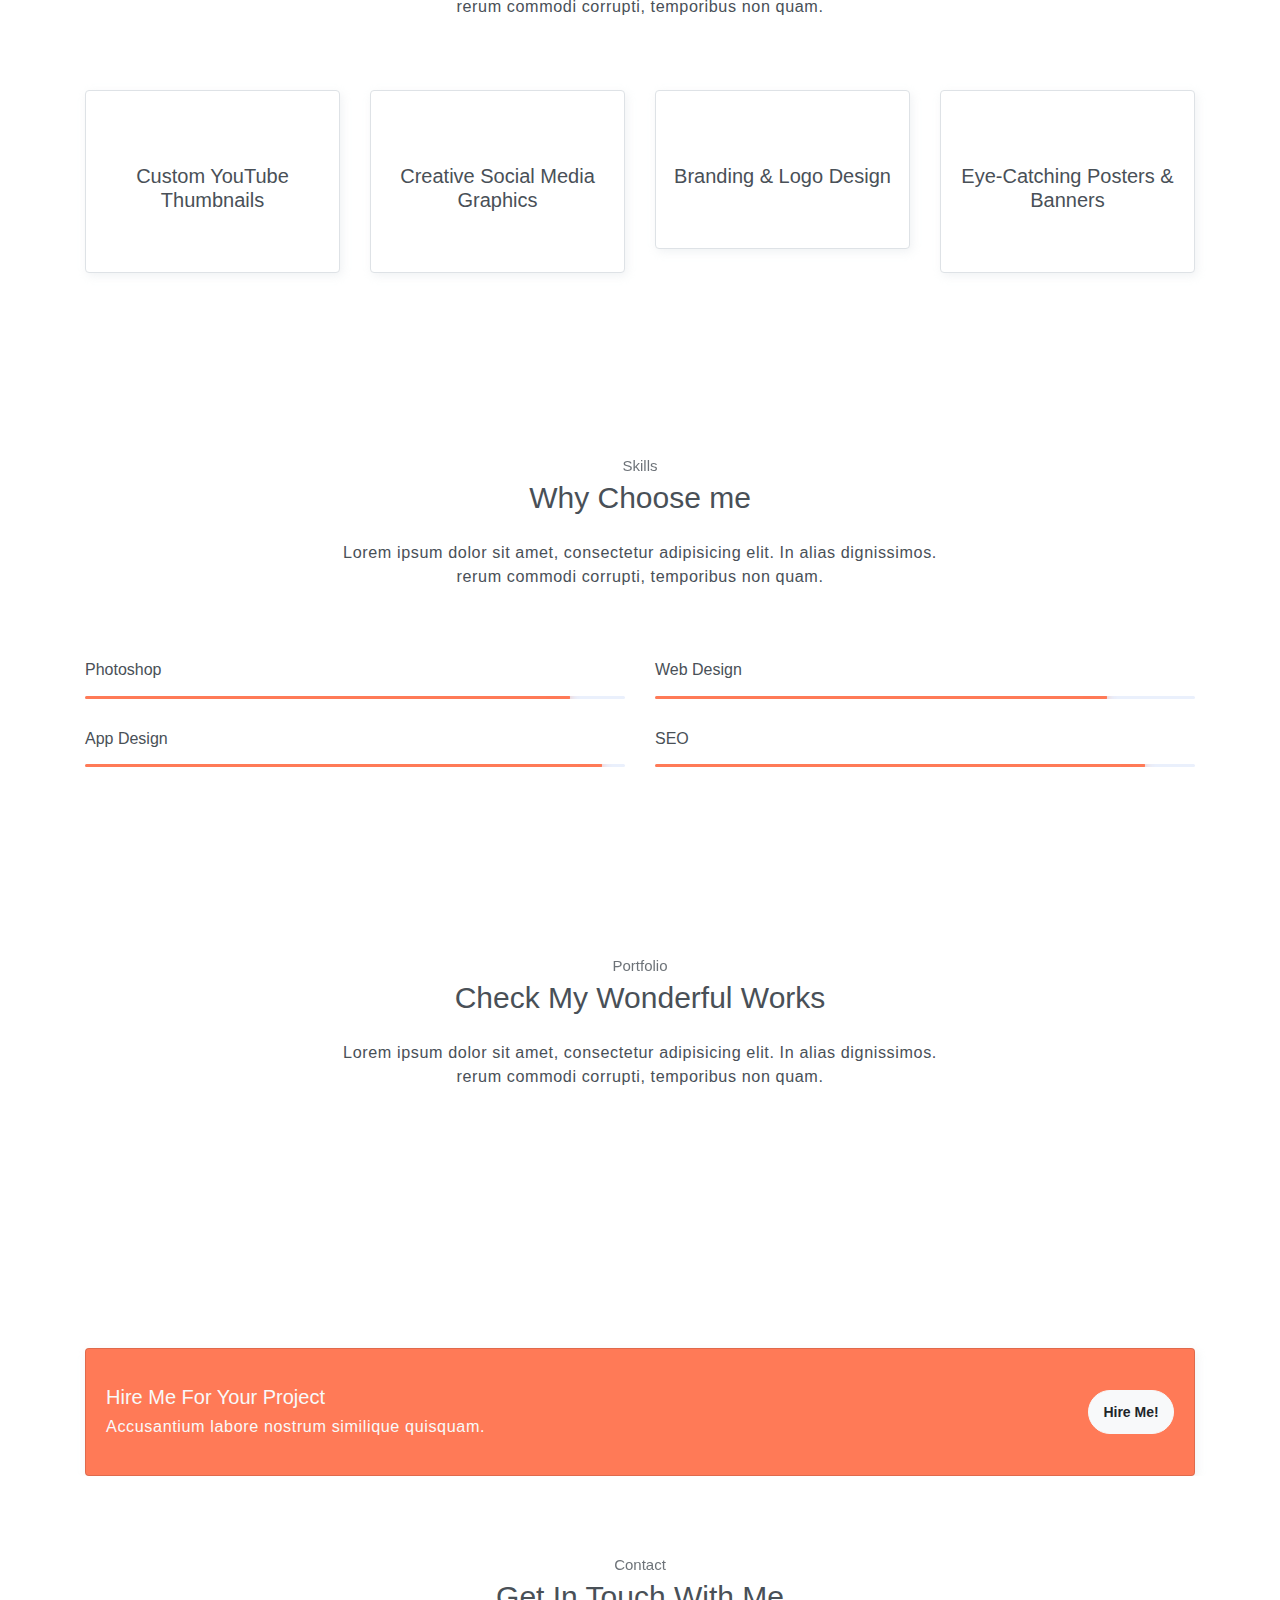
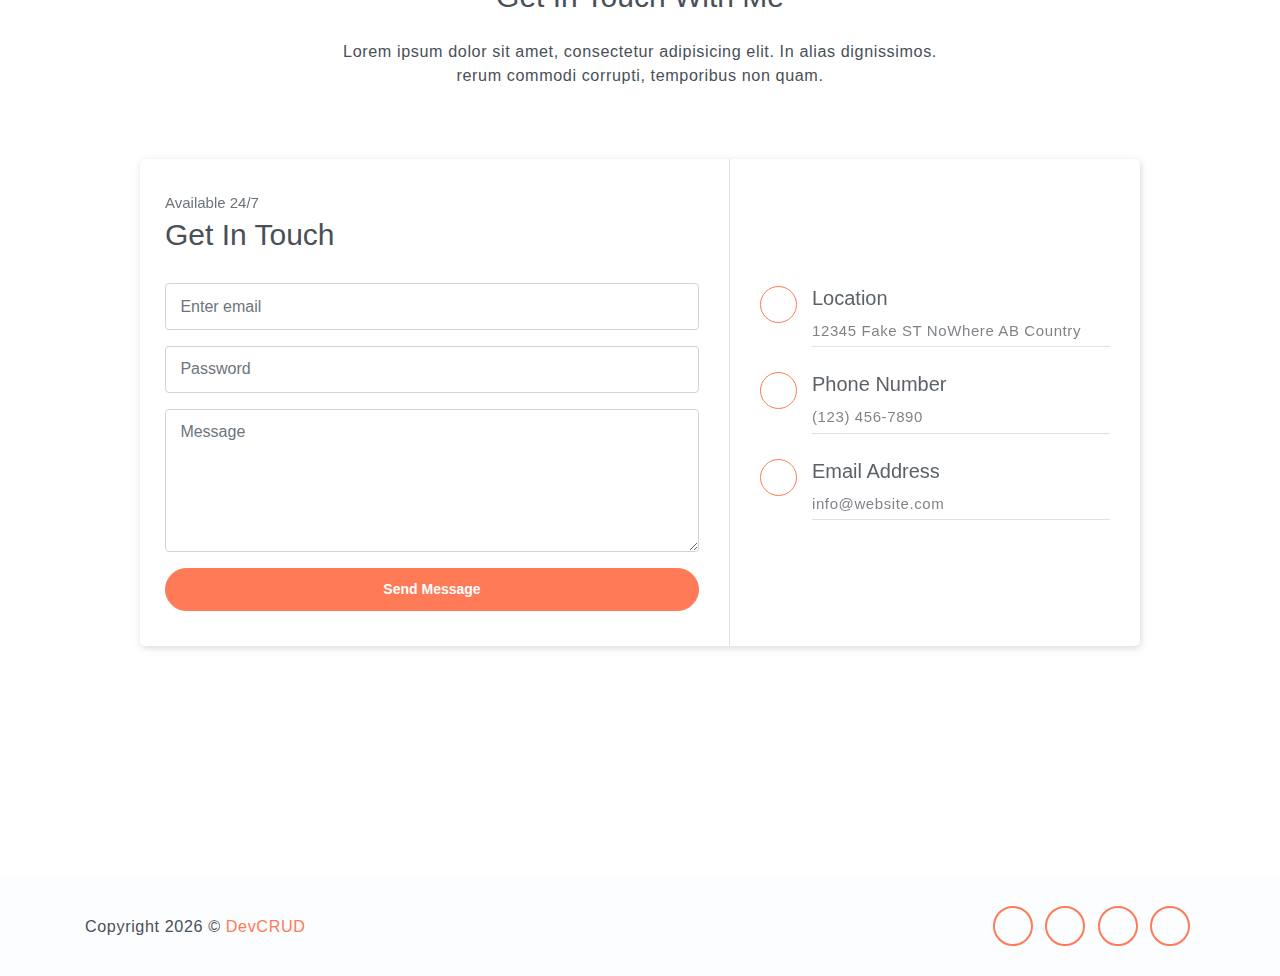
==== commit 1f9392a9: "Update index.html" ====
--- a/index.html
+++ b/index.html
@@ -49,7 +49,7 @@
 
     <!-- Page Header -->
     <header class="header" id="home">
-        <div class="container" style="display: flex; align-items: center; justify-content: space-between; background-color: #495057; padding: 20px; border-radius: 10px;">
+        <div class="container" style="display: flex; align-items: center; justify-content: space-between; background-color: #ff7957; padding: 20px; border-radius: 10px;">
             <div class="infos">
                 <h6 class="subtitle">Hello,I'm</h6>
                 <h6 class="title">UPPALA ANKABABU</h6>
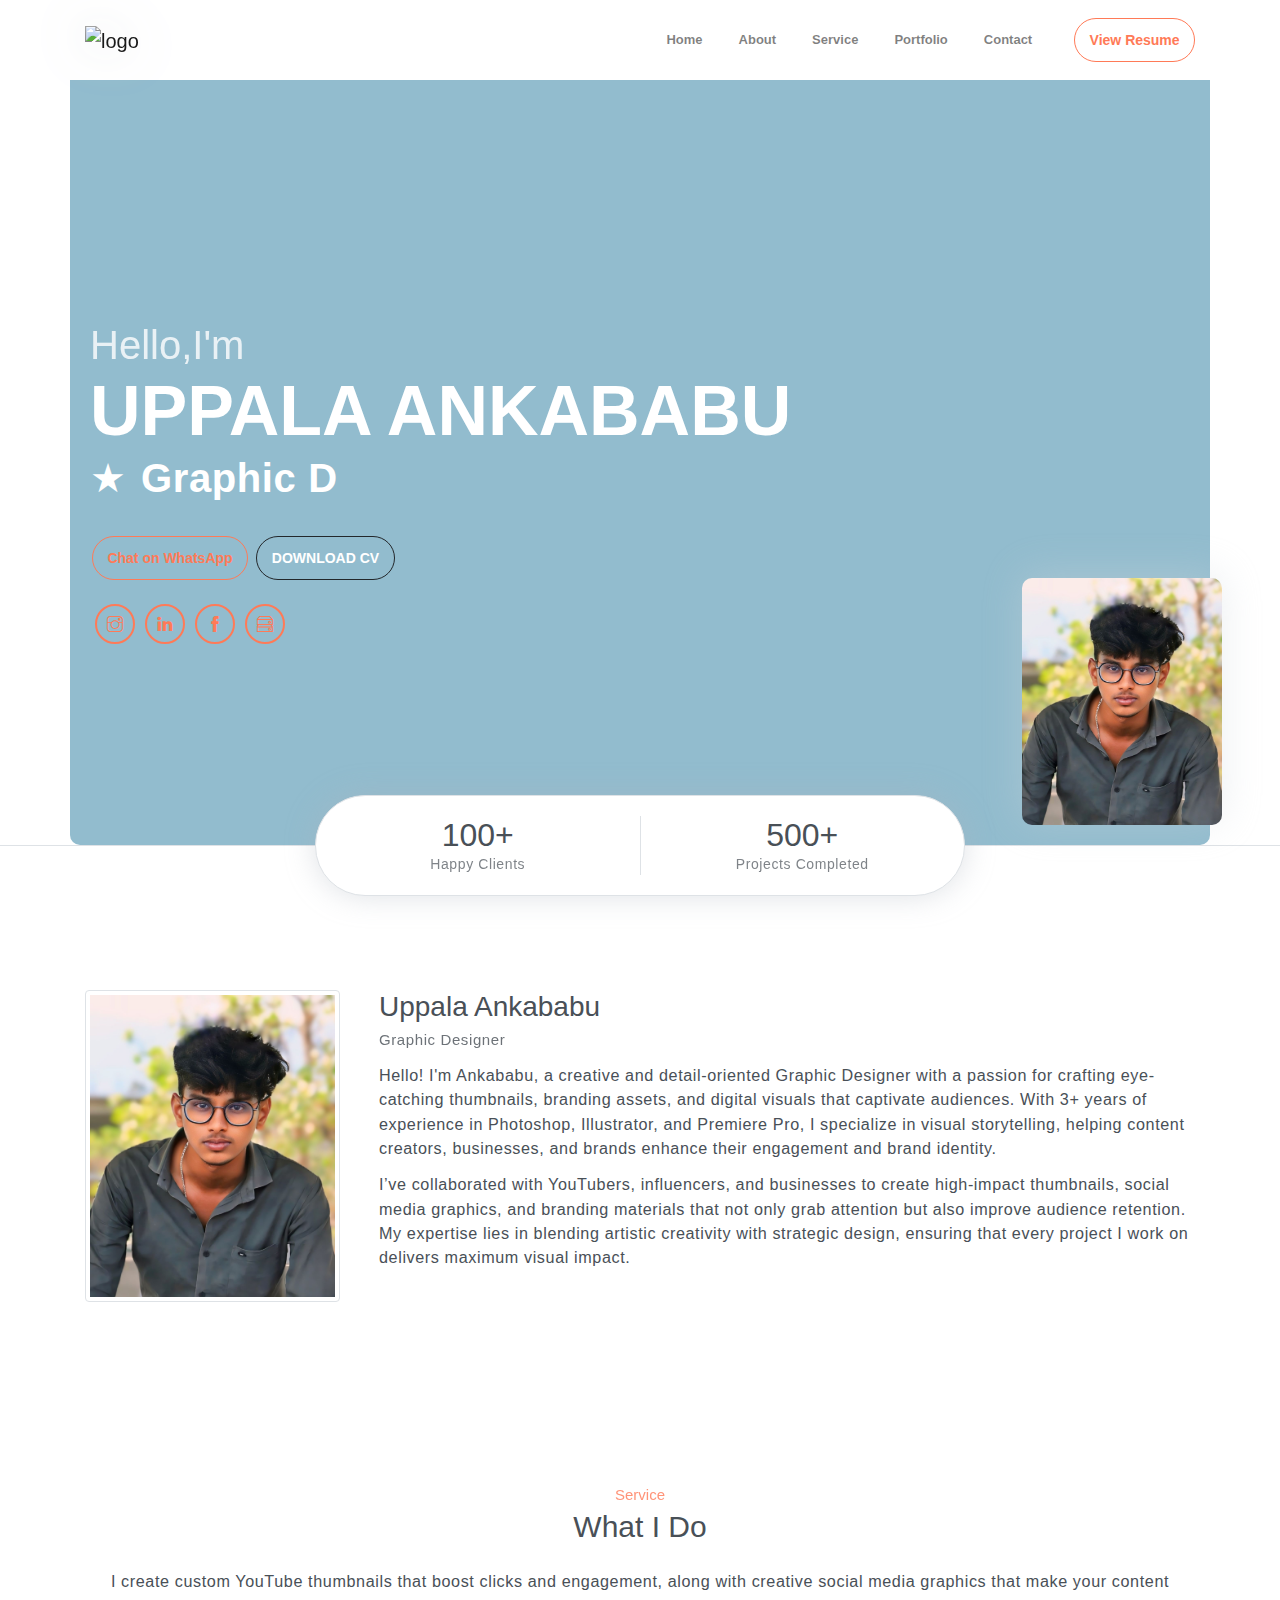
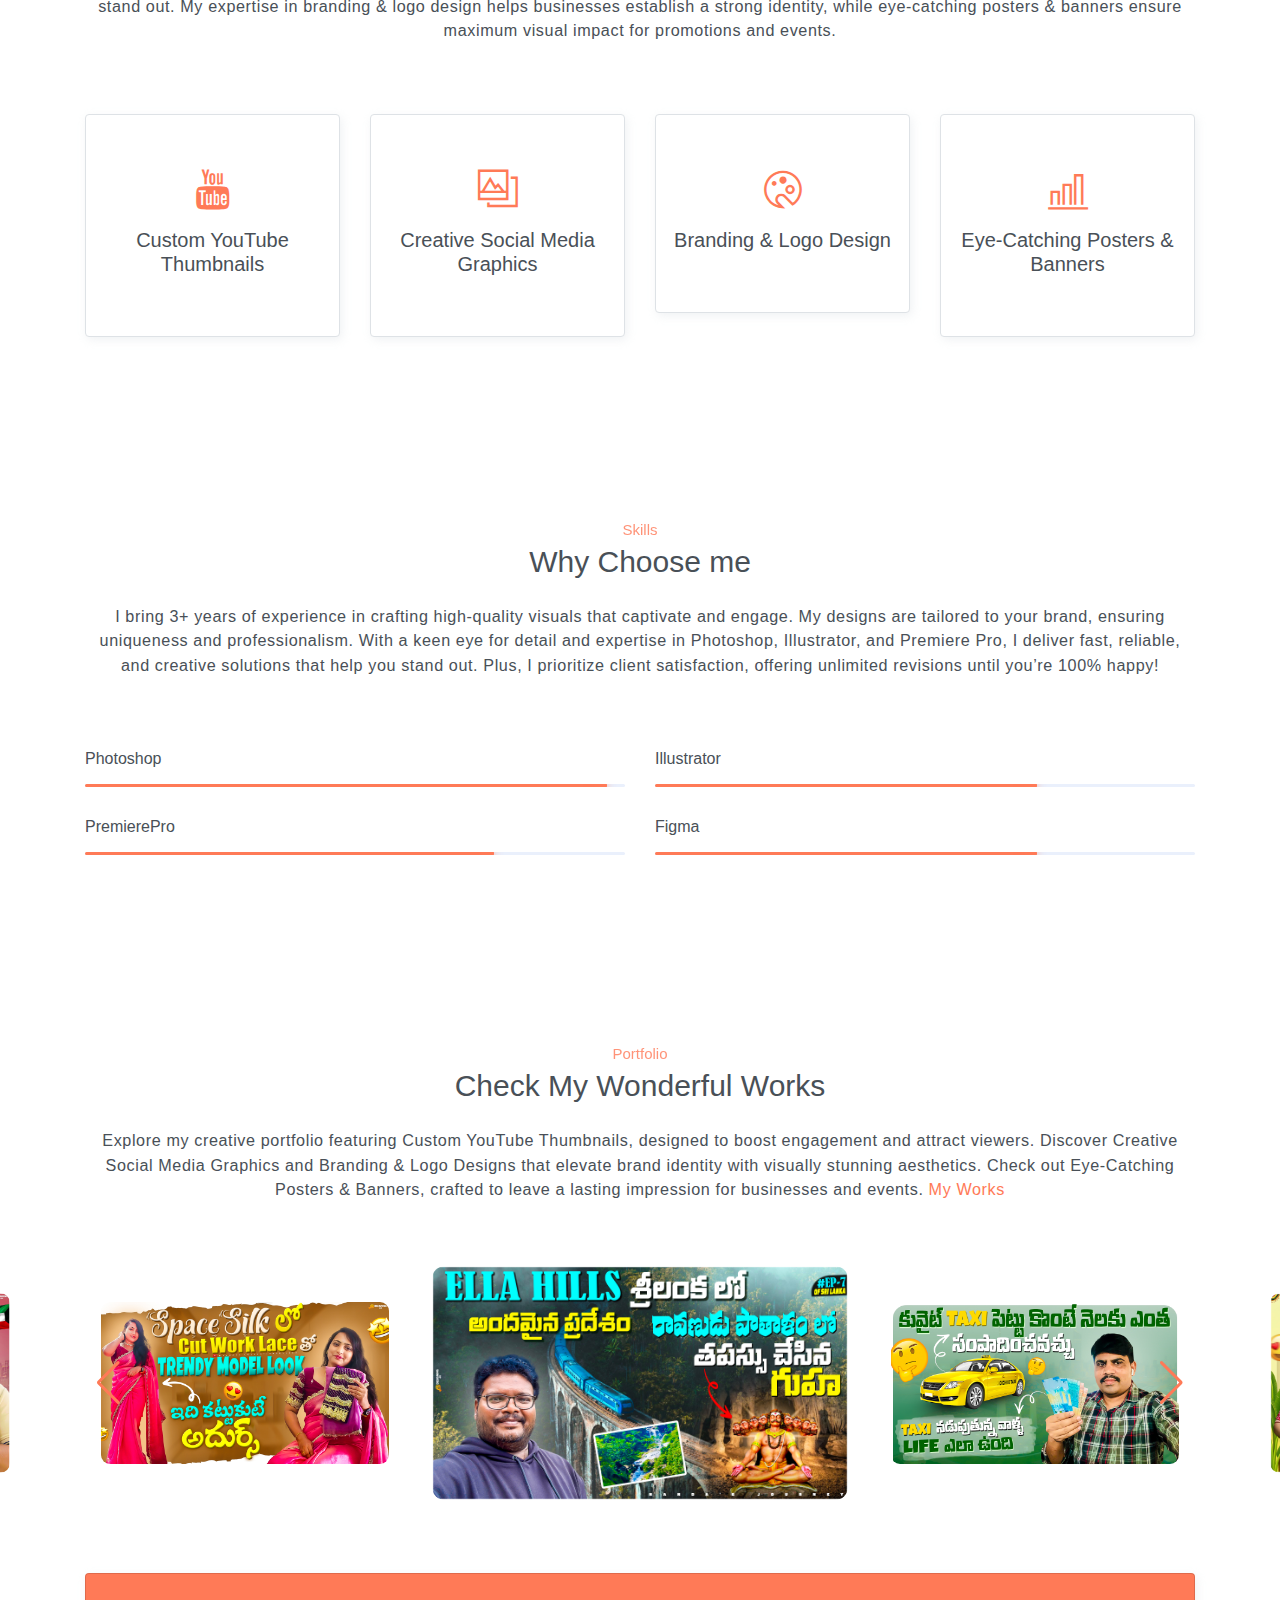
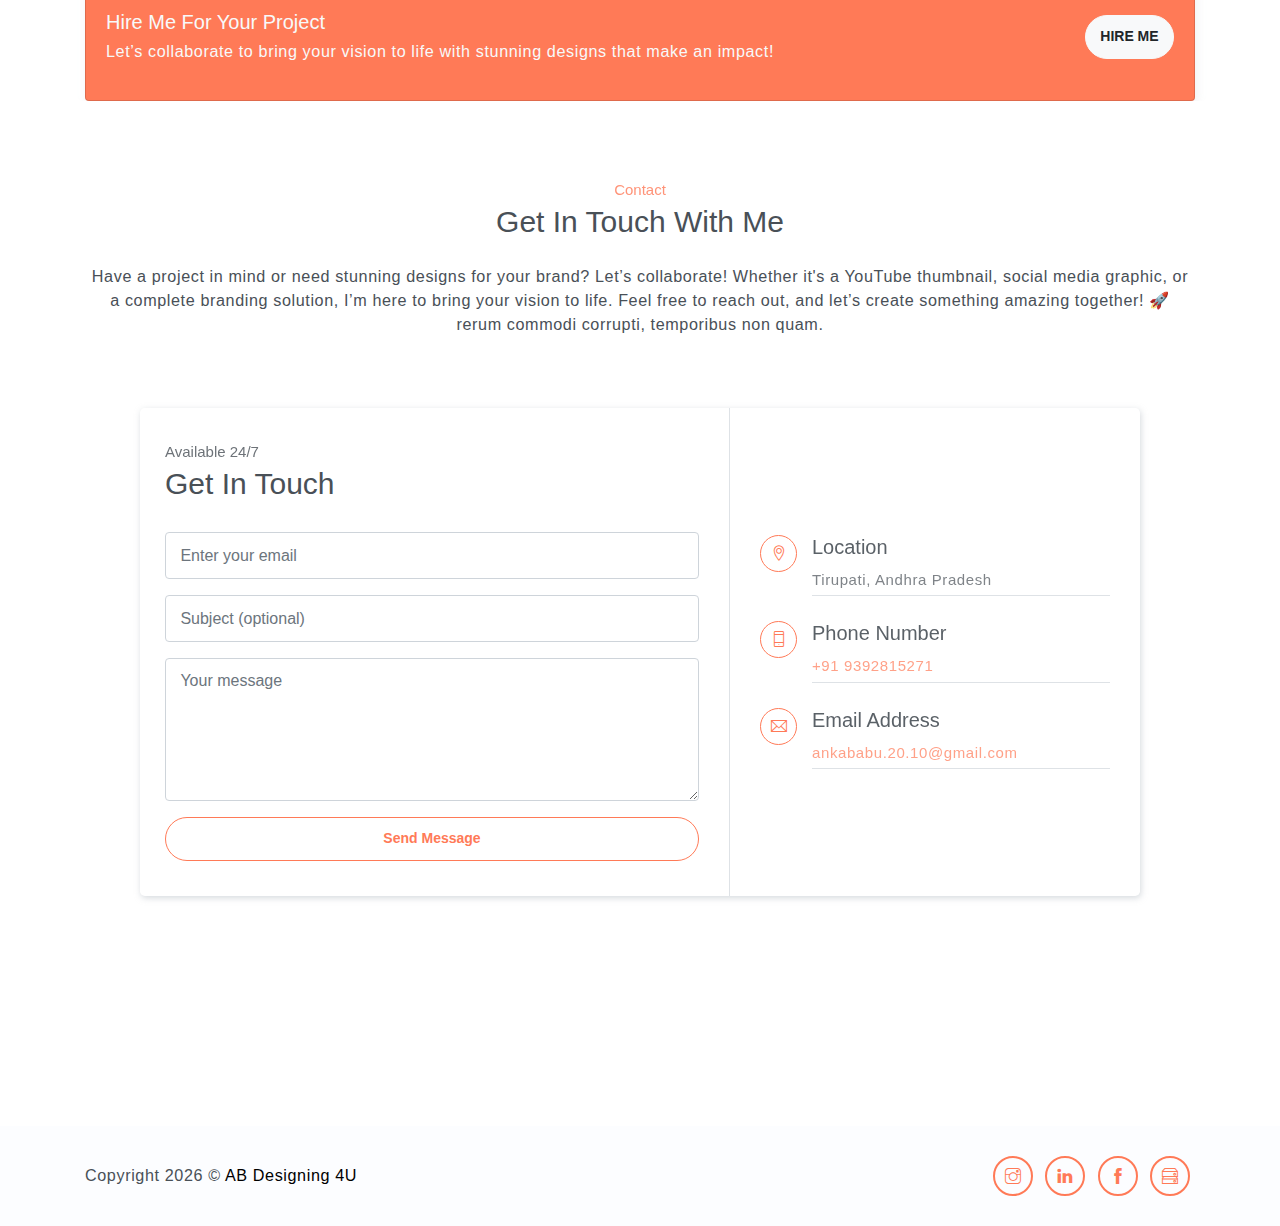
==== commit 5ab169e8: "Initial commit with all files" ====
--- a/index.html
+++ b/index.html
@@ -10,13 +10,19 @@
     <link rel="stylesheet" href="style.css">
     <!-- Bootstrap + Steller main styles -->
 	<link rel="stylesheet" href="style.css">
+    <link rel="stylesheet" href="themify-icons.css">
+    <!-- Swiper CSS -->
+    <link rel="stylesheet" href="https://cdn.jsdelivr.net/npm/swiper@11/swiper-bundle.min.css">
+    <!-- Swiper JS -->
+    <script src="https://cdn.jsdelivr.net/npm/swiper@11/swiper-bundle.min.js"></script>
+
 </head>
 <body data-spy="scroll" data-target=".navbar" data-offset="40" id="home">
 
     <!-- Page navigation -->
     <nav class="navbar navbar-expand-lg navbar-light fixed-top" data-spy="affix" data-offset-top="0">
         <div class="container">
-            <a class="navbar-brand" href="#"><img src="assets/imgs/logo.svg" alt=""></a>
+            <a class="navbar-brand" href="#"><img src="assets/imgs/logo.svg" alt=" logo"></a>
             <button class="navbar-toggler" type="button" data-toggle="collapse" data-target="#navbarSupportedContent" aria-controls="navbarSupportedContent" aria-expanded="false" aria-label="Toggle navigation">
                 <span class="navbar-toggler-icon"></span>
             </button>
@@ -39,8 +45,14 @@
                         <a class="nav-link" href="#contact">Contact</a>
                     </li>
                     <li class="nav-item">
-                        <a class="- btn btn-primary rounded ml-4" href="components.html">Copmonents</a>
+                        <a class="btn btn-primary rounded ml-4" 
+   href="PORTFOLIO%20ASSETS/Ankababu%20Desingner%20Resume.pdf" 
+   target="_blank">
+    View Resume
+</a>
+
                     </li>
+                    
                 </ul>
             </div>
         </div>          
@@ -49,25 +61,78 @@
 
     <!-- Page Header -->
     <header class="header" id="home">
-        <div class="container" style="display: flex; align-items: center; justify-content: space-between; background-color: #ff7957; padding: 20px; border-radius: 10px;">
+        <div class="container" 
+     style="display: flex; 
+            align-items: center; 
+            justify-content: space-between; 
+            background-color: #92bcce; 
+            padding: 20px; 
+            border-radius: 10px;
+            width: 100vw;
+            box-sizing: border-box;">
             <div class="infos">
-                <h6 class="subtitle">Hello,I'm</h6>
-                <h6 class="title">UPPALA ANKABABU</h6>
-                <p>Graphic Designer</p>
+                <h6 class="subtitle" style="font-size: 40px;color:#fff">Hello,I'm</h6>
+                <h6 class="title" style="font-size: 70px;color:#fff">UPPALA ANKABABU</h6>
+                <p style="display: inline-block; margin-right: 10px;color:#fff;font-size: 40px;">&#9733;</p>
+                <p style="font-size: 40px; display: inline-block; color: #fff;">
+                    <span id="changingText"><strong>Graphic Designer</strong></span>
+                  </p>
+                  
+                  <script>
+                  const texts = ["Graphic Designer", "YouTube Thumbnail Specialist", "UI/UX Designer", "Multimedia Designer"];
+                  let index = 0;
+                  let charIndex = 0;
+                  let isDeleting = false;
+                  let currentText = "";
+                  
+                  function typeEffect() {
+                      const target = document.getElementById("changingText");
+                      const fullText = texts[index];
+                  
+                      if (isDeleting) {
+                          currentText = fullText.substring(0, charIndex--);
+                      } else {
+                          currentText = fullText.substring(0, charIndex++);
+                      }
+                  
+                      target.innerHTML = `<strong>${currentText}</strong>`; 
+                  
+                      if (!isDeleting && charIndex === fullText.length) {
+                          setTimeout(() => isDeleting = true, 2000); 
+                      } else if (isDeleting && charIndex === 0) {
+                          isDeleting = false;
+                          index = (index + 1) % texts.length; 
+                      }
+                  
+                      setTimeout(typeEffect, isDeleting ? 50 : 100); 
+                  }
+                  
+                  typeEffect(); 
+                  </script>
+                  
 
                 <div class="buttons pt-3">
-                    <button class="btn btn-primary rounded">HIRE ME</button>
-                    <button class="btn btn-dark rounded">DOWNLOAD CV</button>
+                    
+                    <a href="https://wa.me/919392815271?text=Hello,%20I'm%20interested%20in%20your%20services!" class="btn btn-primary rounded" target="_blank">
+                        Chat on WhatsApp
+                    </a>
+                    
+                    
+                    <a href="PORTFOLIO ASSETS/Ankababu Desingner Resume.pdf" download="Ankababu_Resume.pdf">
+                        <button class="btn btn-dark rounded">DOWNLOAD CV</button>
+                    </a>
+                    
                 </div>      
 
                 <div class="socials mt-4">
-                    <a class="social-item" href="javascript:void(0)"><i class="ti-facebook"></i></a>
-                    <a class="social-item" href="javascript:void(0)"><i class="ti-google"></i></a>
-                    <a class="social-item" href="javascript:void(0)"><i class="ti-github"></i></a>
-                    <a class="social-item" href="javascript:void(0)"><i class="ti-twitter"></i></a>
+                    <a class="social-item" href="https://www.instagram.com/ab_designing_4u?igsh=M2RpNzU3ODFvc3Vo"><i class="ti-instagram"></i></a>
+                    <a class="social-item" href="https://www.linkedin.com/in/ankababu-uppala-2607652a0?utm_source=share&utm_campaign=share_via&utm_content=profile&utm_medium=android_app"><i class="ti-linkedin"></i></a>
+                    <a class="social-item" href="https://www.facebook.com/share/14qxkRBrwp/"><i class="ti-facebook"></i></a>
+                    <a class="social-item" href="https://drive.google.com/drive/folders/1xt6Dc0dzQeE4QEqA96LsWMsxXm2uUxCW"><i class="ti-harddrives"></i></a>
+                    
                 </div>
             </div>              
-            <div class="img-holder" style="flex-shrink:10;">
+            <div class="img-holder" style="flex-shrink:0;">
                 <img src="PORTFOLIO%20ASSETS/1714323545476.jpg" alt="Profile Picture" style="width:200px;height:auto; border-radius:10px;">
             </div>      
         </div>  
@@ -96,9 +161,8 @@
                 <div class="pl-md-4 col-md-9">
                     <h6 class="title">Uppala Ankababu</h6>
                     <p class="subtitle">Graphic Designer</p>
-                    <p>Hello! I'm Ankababu, a passionate graphic designer specializing in eye-catching thumbnails, branding, and digital visuals. I help content creators, businesses, and brands stand out with scroll-stopping designs that grab attention instantly.</p>
-                    <p>With 3 Years of experience in Photoshop, Illustrator, and Premiere Pro, I’ve worked with YouTubers, businesses, and influencers, crafting high-quality visuals that enhance engagement and audience retention..</p>
-                    <button class="btn btn-primary rounded mt-3">DOWNLOAD CV</button>                   
+                    <p>Hello! I'm Ankababu, a creative and detail-oriented Graphic Designer with a passion for crafting eye-catching thumbnails, branding assets, and digital visuals that captivate audiences. With 3+ years of experience in Photoshop, Illustrator, and Premiere Pro, I specialize in visual storytelling, helping content creators, businesses, and brands enhance their engagement and brand identity.</p>
+                    <p>I’ve collaborated with YouTubers, influencers, and businesses to create high-impact thumbnails, social media graphics, and branding materials that not only grab attention but also improve audience retention. My expertise lies in blending artistic creativity with strategic design, ensuring that every project I work on delivers maximum visual impact.</p>                  
                 </div>
             </div>
         </div>
@@ -107,15 +171,15 @@
     <!-- Service section -->
     <section id="service" class="section">
         <div class="container text-center">
-            <h6 class="subtitle">Service</h6>
+            <h6 class="subtitle" style="color:#ff7957">Service</h6>
             <h6 class="section-title mb-4">What I Do</h6>
-            <p class="mb-5 pb-4">Lorem ipsum dolor sit amet, consectetur adipisicing elit. In alias dignissimos. <br> rerum commodi corrupti, temporibus non quam.</p>
+            <p class="mb-5 pb-4">I create custom YouTube thumbnails that boost clicks and engagement, along with creative social media graphics that make your content <br>stand out. My expertise in branding & logo design helps businesses establish a strong identity, while eye-catching posters & banners ensure maximum visual impact for promotions and events.</p>
 
             <div class="row">
                 <div class="col-sm-6 col-md-3 mb-4">
                     <div class="custom-card card border">
                         <div class="card-body">
-                            <i class="icon ti-crown"></i>
+                            <i class="icon ti-youtube"></i>
                             <h5>Custom YouTube Thumbnails</h5>
                         </div>
                     </div>
@@ -123,7 +187,7 @@
                 <div class="col-sm-6 col-md-3 mb-4">
                     <div class="custom-card card border">
                         <div class="card-body">
-                            <i class="icon ti-desktop"></i>
+                            <i class="icon ti-gallery"></i>
                             <h5>Creative Social Media Graphics</h5>
                         </div>
                     </div>
@@ -131,7 +195,7 @@
                 <div class="col-sm-6 col-md-3 mb-4">
                     <div class="custom-card card border">
                         <div class="card-body">
-                            <i class="icon ti-mobile"></i>
+                            <i class="icon ti-palette"></i>
                             <h5>Branding & Logo Design</h5>
                         </div>
                     </div>
@@ -152,33 +216,33 @@
     <!-- Skills section -->
     <section class="section">
         <div class="container text-center">
-            <h6 class="subtitle">Skills</h6>
+            <h6 class="subtitle"style="color:#ff7957">Skills</h6>
             <h6 class="section-title mb-4">Why Choose me</h6>
-            <p class="mb-5 pb-4">Lorem ipsum dolor sit amet, consectetur adipisicing elit. In alias dignissimos. <br> rerum commodi corrupti, temporibus non quam.</p>
+            <p class="mb-5 pb-4">I bring 3+ years of experience in crafting high-quality visuals that captivate and engage. My designs are tailored to your brand, ensuring uniqueness and professionalism. With a keen eye for detail and expertise in Photoshop, Illustrator, and Premiere Pro, I deliver fast, reliable, and creative solutions that help you stand out. Plus, I prioritize client satisfaction, offering unlimited revisions until you’re 100% happy! </p>
 
             <div class="row text-left">
                 <div class="col-sm-6">
                     <h6 class="mb-3">Photoshop</h6>
                     <div class="progress">
-                        <div class="progress-bar bg-primary" role="progressbar" style="width: 89%;" aria-valuenow="25" aria-valuemin="0" aria-valuemax="100"><span>89%</span></div>
-                    </div>
-                </div>
-                <div class="col-sm-6">
-                    <h6 class="mb-3">Web Design</h6>
+                        <div class="progress-bar bg-primary" role="progressbar" style="width: 96%;" aria-valuenow="25" aria-valuemin="0" aria-valuemax="100"><span>89%</span></div>
+                    </div>
+                </div>
+                <div class="col-sm-6">
+                    <h6 class="mb-3">Illustrator</h6>
                     <div class="progress">
-                        <div class="progress-bar bg-primary" role="progressbar" style="width: 83%;" aria-valuenow="25" aria-valuemin="0" aria-valuemax="100"><span>83%</span></div>
-                    </div>
-                </div>
-                <div class="col-sm-6">
-                    <h6 class="mb-3">App Design</h6>
+                        <div class="progress-bar bg-primary" role="progressbar" style="width: 70%;" aria-valuenow="25" aria-valuemin="0" aria-valuemax="100"><span>83%</span></div>
+                    </div>
+                </div>
+                <div class="col-sm-6">
+                    <h6 class="mb-3">PremierePro</h6>
                     <div class="progress">
-                        <div class="progress-bar bg-primary" role="progressbar" style="width: 95%;" aria-valuenow="25" aria-valuemin="0" aria-valuemax="100"><span>95%</span></div>
-                    </div>
-                </div>
-                <div class="col-sm-6">
-                    <h6 class="mb-3">SEO</h6>
+                        <div class="progress-bar bg-primary" role="progressbar" style="width: 75%;" aria-valuenow="25" aria-valuemin="0" aria-valuemax="100"><span>95%</span></div>
+                    </div>
+                </div>
+                <div class="col-sm-6">
+                    <h6 class="mb-3">Figma</h6>
                     <div class="progress">
-                        <div class="progress-bar bg-primary" role="progressbar" style="width: 90%;" aria-valuenow="25" aria-valuemin="0" aria-valuemax="100"><span>90%</span></div>
+                        <div class="progress-bar bg-primary" role="progressbar" style="width: 70%;" aria-valuenow="25" aria-valuemin="0" aria-valuemax="100"><span>90%</span></div>
                     </div>
                 </div>
             </div>  
@@ -189,78 +253,53 @@
     <!-- Portfolio section -->
     <section id="portfolio" class="section">
         <div class="container text-center">
-            <h6 class="subtitle">Portfolio</h6>
+            <h6 class="subtitle" style="color:#ff7957">Portfolio</h6>
             <h6 class="section-title mb-4">Check My Wonderful Works</h6>
-            <p class="mb-5 pb-4">Lorem ipsum dolor sit amet, consectetur adipisicing elit. In alias dignissimos. <br> rerum commodi corrupti, temporibus non quam.</p>
-
-            <div class="row">
-                <div class="col-sm-4">
-                    <div class="img-wrapper">
-                        <img src="assets/imgs/folio-1.jpg" alt="">
-                        <div class="overlay">
-                            <div class="overlay-infos">
-                                <h5>Project Title</h5>
-                                <a href="javascript:void(0)"><i class="ti-zoom-in"></i></a>
-                                <a href="javascript:void(0)"><i class="ti-link"></i></a>
-                            </div>  
-                        </div>
-                    </div>
-                    <div class="img-wrapper">
-                        <img src="assets/imgs/folio-2.jpg" alt="">
-                        <div class="overlay">
-                            <div class="overlay-infos">
-                                <h5>Project Title</h5>
-                                <a href="javascript:void(0)"><i class="ti-zoom-in"></i></a>
-                                <a href="javascript:void(0)"><i class="ti-link"></i></a>
-                            </div>                              
-                        </div>
-                    </div>                  
-                </div>
-                <div class="col-sm-4">
-                    <div class="img-wrapper">
-                        <img src="assets/imgs/folio-3.jpg" alt="">
-                        <div class="overlay">
-                            <div class="overlay-infos">
-                                <h5>Project Title</h5>
-                                <a href="javascript:void(0)"><i class="ti-zoom-in"></i></a>
-                                <a href="javascript:void(0)"><i class="ti-link"></i></a>
-                            </div>  
-                        </div>
-                    </div>
-                    <div class="img-wrapper">
-                        <img src="assets/imgs/folio-4.jpg" alt="">
-                        <div class="overlay">
-                            <div class="overlay-infos">
-                                <h5>Project Title</h5>
-                                <a href="javascript:void(0)"><i class="ti-zoom-in"></i></a>
-                                <a href="javascript:void(0)"><i class="ti-link"></i></a>
-                            </div>                              
-                        </div>
-                    </div>                  
-                </div>
-                <div class="col-sm-4">
-                    <div class="img-wrapper">
-                        <img src="assets/imgs/folio-5.jpg" alt="">
-                        <div class="overlay">
-                            <div class="overlay-infos">
-                                <h5>Project Title</h5>
-                                <a href="javascript:void(0)"><i class="ti-zoom-in"></i></a>
-                                <a href="javascript:void(0)"><i class="ti-link"></i></a>
-                            </div>  
-                        </div>
-                    </div>
-                    <div class="img-wrapper">
-                        <img src="assets/imgs/folio-6.jpg" alt="">
-                        <div class="overlay">
-                            <div class="overlay-infos">
-                                <h5>Project Title</h5>
-                                <a href="javascript:void(0)"><i class="ti-zoom-in"></i></a>
-                                <a href="javascript:void(0)"><i class="ti-link"></i></a>
-                            </div>                              
-                        </div>
-                    </div>                  
-                </div>
-            </div>
+            <p class="mb-5 pb-4">
+                Explore my creative portfolio featuring Custom YouTube Thumbnails, designed to boost engagement and attract viewers. Discover Creative Social Media Graphics and Branding & Logo Designs that elevate brand identity with visually stunning aesthetics. Check out Eye-Catching Posters & Banners, crafted to leave a lasting impression for businesses and events. <a href="https://drive.google.com/drive/folders/1xt6Dc0dzQeE4QEqA96LsWMsxXm2uUxCW">My Works</a></p>
+            <div class="swiper-container">
+                <div class="swiper-wrapper">
+                    <div class="swiper-slide"><img src="PORTFOLIO%20ASSETS/Images/NJ7.jpg" alt="Image 1"></div>
+                    <div class="swiper-slide"><img src="PORTFOLIO%20ASSETS/Images/GKB7.jpg" alt="Image 2"></div>
+                    <div class="swiper-slide"><img src="PORTFOLIO%20ASSETS/Images/Assignment-53.jpg" alt="Image 3"></div>
+                    <div class="swiper-slide"><img src="PORTFOLIO%20ASSETS/Images/bull7.jpg" alt="Image 4"></div>
+                    <div class="swiper-slide"><img src="PORTFOLIO%20ASSETS/Images/MCV5.jpg" alt="Image 5"></div>
+                    <div class="swiper-slide"><img src="PORTFOLIO%20ASSETS/Images/NJ2.jpg" alt="Image 1"></div>
+                    <div class="swiper-slide"><img src="PORTFOLIO%20ASSETS/Images/ily2.jpg" alt="Image 2"></div>
+                    <div class="swiper-slide"><img src="PORTFOLIO%20ASSETS/Images/dcharanvlogs2.jpg" alt="Image 3"></div>
+                    <div class="swiper-slide"><img src="PORTFOLIO%20ASSETS/Images/gkb4.jpg" alt="Image 4"></div>
+                    <div class="swiper-slide"><img src="PORTFOLIO%20ASSETS/Images/bull8.jpg" alt="Image 5"></div>
+                    <div class="swiper-slide"><img src="PORTFOLIO%20ASSETS/Images/yt thumb1.jpg" alt="Image 1"></div>
+                    <div class="swiper-slide"><img src="PORTFOLIO%20ASSETS/Images/NJ6.jpg" alt="Image 2"></div>
+                    <div class="swiper-slide"><img src="PORTFOLIO%20ASSETS/Images/MCV1.jpg" alt="Image 3"></div>
+                    <div class="swiper-slide"><img src="PORTFOLIO%20ASSETS/Images/leelabhanu1.jpg" alt="Image 4"></div>
+                    <div class="swiper-slide"><img src="PORTFOLIO%20ASSETS/Images/gkb6.jpg" alt="Image 5"></div>
+                    <div class="swiper-slide"><img src="PORTFOLIO%20ASSETS/Images/NJ4.jpg" alt="Image 1"></div>
+                    <div class="swiper-slide"><img src="PORTFOLIO%20ASSETS/Images/yt yhumb2.jpg" alt="Image 2"></div>
+                    <div class="swiper-slide"><img src="PORTFOLIO%20ASSETS/Images/dcharanvlogs1.jpg" alt="Image 3"></div>
+                    <div class="swiper-slide"><img src="PORTFOLIO%20ASSETS/Images/gkb5.jpg" alt="Image 4"></div>
+                    <div class="swiper-slide"><img src="PORTFOLIO%20ASSETS/Images/MCV3(1).jpg" alt="Image 5"></div>
+                </div>
+                <div class="swiper-button-prev"></div>
+                <div class="swiper-button-next"></div>
+            </div>
+            <script>
+                var swiper = new Swiper('.swiper-container', {
+                    slidesPerView: 3, /* Show 3 images at a time */
+                    centeredSlides: true,
+                    loop: true,
+                    spaceBetween: 75, /* Adjust spacing */
+                    autoplay: {
+                        delay: 2500,
+                        disableOnInteraction: false,
+                    },
+                    navigation: {
+                        nextEl: ".swiper-button-next",
+                        prevEl: ".swiper-button-prev"
+                    }
+                });
+            </script>
+            
 
         </div>
     </section>
@@ -274,10 +313,12 @@
                     <div class="row align-items-center">
                         <div class="col-sm-9 text-center text-sm-left">
                             <h5 class="mt-3">Hire Me For Your Project</h5>
-                            <p class="mb-3">Accusantium labore nostrum similique quisquam.</p>
+                            <p class="mb-3">Let’s collaborate to bring your vision to life with stunning designs that make an impact!</p>
                         </div>
                         <div class="col-sm-3 text-center text-sm-right">
-                            <button class="btn btn-light rounded">Hire Me!</button>
+                            <a href="mailto:ankababu.28.10@gmail.com?subject=Job Inquiry&body=Hello, I am interested in hiring you!" class="btn btn-light rounded">
+                                HIRE ME
+                            </a>
                         </div>
                     </div>
                 </div> 
@@ -289,55 +330,67 @@
     <!-- Contact Section -->
     <section id="contact" class="position-relative section">
         <div class="container text-center">
-            <h6 class="subtitle">Contact</h6>
+            <h6 class="subtitle" style="color:#ff7957">Contact</h6>
             <h6 class="section-title mb-4">Get In Touch With Me</h6>
-            <p class="mb-5 pb-4">Lorem ipsum dolor sit amet, consectetur adipisicing elit. In alias dignissimos. <br> rerum commodi corrupti, temporibus non quam.</p>
+            <p class="mb-5 pb-4">Have a project in mind or need stunning designs for your brand? Let’s collaborate! Whether it's a YouTube thumbnail, social media graphic, or a complete branding solution, I’m here to bring your vision to life. Feel free to reach out, and let’s create something amazing together! 🚀<br> rerum commodi corrupti, temporibus non quam.</p>
 
             <div class="contact text-left">
                 <div class="form">
                     <h6 class="subtitle">Available 24/7</h6>
                     <h6 class="section-title mb-4">Get In Touch</h6>
-                    <form>
+                    <form action="https://formspree.io/f/xbldznzr" method="POST">
                         <div class="form-group">
-                            <input type="email" class="form-control" id="exampleInputEmail1" aria-describedby="emailHelp" placeholder="Enter email" required>
+                            <input type="email" class="form-control" name="email" placeholder="Enter your email" required>
                         </div>
                         <div class="form-group">
-                            <input type="password" class="form-control" id="exampleInputPassword1" placeholder="Password" required>
+                            <input type="text" class="form-control" name="subject" placeholder="Subject (optional)">
                         </div>
                         <div class="form-group">
-                            <textarea name="contact-message" id="" cols="30" rows="5" class="form-control" placeholder="Message"></textarea>
-                        </div>
+                            <textarea name="message" cols="30" rows="5" class="form-control" placeholder="Your message" required></textarea>
+                        </div>
+                        <input type="hidden" name="_next" value="thank-you.html">
+                        <input type="text" name="_gotcha" style="display:none">
                         <button type="submit" class="btn btn-primary btn-block rounded w-lg">Send Message</button>
                     </form>
+                    
                 </div>
                 <div class="contact-infos">
                     <div class="item">
                         <i class="ti-location-pin"></i>
-                        <div class="">
+                        <div>
                             <h5>Location</h5>
-                            <p> 12345 Fake ST NoWhere AB Country</p>
+                            <p>Tirupati, Andhra Pradesh</p>
                         </div>                          
                     </div>
                     <div class="item">
                         <i class="ti-mobile"></i>
                         <div>
                             <h5>Phone Number</h5>
-                            <p>(123) 456-7890</p>
+                            <p><a href="tel:+919392815271">+91 9392815271</a></p>
                         </div>                          
                     </div>
                     <div class="item">
                         <i class="ti-email"></i>
                         <div class="mb-0">
                             <h5>Email Address</h5>
-                            <p>info@website.com</p>
-                        </div>
-                    </div>
-                </div>                  
+                            <p><a href="mailto:ankababu.20.10@gmail.com">ankababu.20.10@gmail.com</a></p>
+                        </div>
+                    </div>
+                </div>
+                                 
             </div>
         </div>  
         <div id="map">
-            <iframe src="https://snazzymaps.com/embed/61257"></iframe>
-        </div>      
+            <iframe 
+                src="https://www.google.com/maps/embed?pb=!1m18!1m12!1m3!1d3901.4327444156615!2d79.3441007!3d13.6276389!2m3!1f0!2f0!3f0!3m2!1i1024!2i768!4f13.1!3m3!1m2!1s0x3a4d4b0f88620427%3A0xcf4152d1daca0cac!2sTirupati%2C%20Andhra%20Pradesh!5e0!3m2!1sen!2sin!4v1707970806505!5m2!1sen!2sin" 
+                width="100%" 
+                height="450" 
+                style="border:0;" 
+                allowfullscreen="" 
+                loading="lazy">
+            </iframe>
+        </div>
+              
     </section>
     <!-- End of Contact Section -->
 
@@ -346,19 +399,27 @@
         <div class="container">
             <div class="row align-items-center">
                 <div class="col-sm-6">
-                    <p>Copyright <script>document.write(new Date().getFullYear())</script> &copy; <a href="http://www.devcrud.com" target="_blank">DevCRUD</a></p>
+                    <p>Copyright <script>document.write(new Date().getFullYear())</script> &copy; 
+                        <a href="" style="color: black; text-decoration: none;" onmouseover="this.style.color='red'" onmouseout="this.style.color='black'">
+                            AB Designing 4U
+                        </a>
+                        
+                    </p>
                 </div>
                 <div class="col-sm-6">
                     <div class="socials">
-                        <a class="social-item" href="javascript:void(0)"><i class="ti-facebook"></i></a>
-                        <a class="social-item" href="javascript:void(0)"><i class="ti-google"></i></a>
-                        <a class="social-item" href="javascript:void(0)"><i class="ti-github"></i></a>
-                        <a class="social-item" href="javascript:void(0)"><i class="ti-twitter"></i></a>
-                    </div>
-                </div>
-            </div>
-        </div>
-    </footer> 
+                        <a class="social-item" href="https://www.instagram.com/ab_designing_4u?igsh=M2RpNzU3ODFvc3Vo"><i class="ti-instagram"></i></a>
+                        <a class="social-item" href="https://www.linkedin.com/in/ankababu-uppala-2607652a0?utm_source=share&utm_campaign=share_via&utm_content=profile&utm_medium=android_app"><i class="ti-linkedin"></i></a>
+                        <a class="social-item" href="https://www.facebook.com/share/14qxkRBrwp/"><i class="ti-facebook"></i></a>
+                        <a class="social-item" href="https://drive.google.com/drive/folders/1xt6Dc0dzQeE4QEqA96LsWMsxXm2uUxCW"><i class="ti-harddrives"></i></a>
+                        
+                        
+                    </div>
+                </div>
+            </div>
+        </div>
+    </footer>
+    
     <!-- End of page footer -->
 	
 	<!-- core  -->
--- a/themify-icons.css
+++ b/themify-icons.css
@@ -0,0 +1,1081 @@
+@font-face {
+	font-family: 'themify';
+	src:url("font/themify.eot?-fvbane");
+	src:url("font/themify.eot?#iefix-fvbane") format("embedded-opentype"),
+		url("font/themify.woff?-fvbane") format("woff"),
+		url("font/themify.ttf?-fvbane") format("truetype"),
+		url("font/themify.svg?-fvbane#themify") format("svg");
+	font-weight: normal;
+	font-style: normal;
+}
+
+[class^="ti-"], [class*=" ti-"] {
+	font-family: 'themify';
+	speak: none;
+	font-style: normal;
+	font-weight: normal;
+	font-variant: normal;
+	text-transform: none;
+	line-height: 1;
+
+	/* Better Font Rendering =========== */
+	-webkit-font-smoothing: antialiased;
+	-moz-osx-font-smoothing: grayscale;
+}
+
+.ti-wand:before {
+	content: "\e600";
+}
+.ti-volume:before {
+	content: "\e601";
+}
+.ti-user:before {
+	content: "\e602";
+}
+.ti-unlock:before {
+	content: "\e603";
+}
+.ti-unlink:before {
+	content: "\e604";
+}
+.ti-trash:before {
+	content: "\e605";
+}
+.ti-thought:before {
+	content: "\e606";
+}
+.ti-target:before {
+	content: "\e607";
+}
+.ti-tag:before {
+	content: "\e608";
+}
+.ti-tablet:before {
+	content: "\e609";
+}
+.ti-star:before {
+	content: "\e60a";
+}
+.ti-spray:before {
+	content: "\e60b";
+}
+.ti-signal:before {
+	content: "\e60c";
+}
+.ti-shopping-cart:before {
+	content: "\e60d";
+}
+.ti-shopping-cart-full:before {
+	content: "\e60e";
+}
+.ti-settings:before {
+	content: "\e60f";
+}
+.ti-search:before {
+	content: "\e610";
+}
+.ti-zoom-in:before {
+	content: "\e611";
+}
+.ti-zoom-out:before {
+	content: "\e612";
+}
+.ti-cut:before {
+	content: "\e613";
+}
+.ti-ruler:before {
+	content: "\e614";
+}
+.ti-ruler-pencil:before {
+	content: "\e615";
+}
+.ti-ruler-alt:before {
+	content: "\e616";
+}
+.ti-bookmark:before {
+	content: "\e617";
+}
+.ti-bookmark-alt:before {
+	content: "\e618";
+}
+.ti-reload:before {
+	content: "\e619";
+}
+.ti-plus:before {
+	content: "\e61a";
+}
+.ti-pin:before {
+	content: "\e61b";
+}
+.ti-pencil:before {
+	content: "\e61c";
+}
+.ti-pencil-alt:before {
+	content: "\e61d";
+}
+.ti-paint-roller:before {
+	content: "\e61e";
+}
+.ti-paint-bucket:before {
+	content: "\e61f";
+}
+.ti-na:before {
+	content: "\e620";
+}
+.ti-mobile:before {
+	content: "\e621";
+}
+.ti-minus:before {
+	content: "\e622";
+}
+.ti-medall:before {
+	content: "\e623";
+}
+.ti-medall-alt:before {
+	content: "\e624";
+}
+.ti-marker:before {
+	content: "\e625";
+}
+.ti-marker-alt:before {
+	content: "\e626";
+}
+.ti-arrow-up:before {
+	content: "\e627";
+}
+.ti-arrow-right:before {
+	content: "\e628";
+}
+.ti-arrow-left:before {
+	content: "\e629";
+}
+.ti-arrow-down:before {
+	content: "\e62a";
+}
+.ti-lock:before {
+	content: "\e62b";
+}
+.ti-location-arrow:before {
+	content: "\e62c";
+}
+.ti-link:before {
+	content: "\e62d";
+}
+.ti-layout:before {
+	content: "\e62e";
+}
+.ti-layers:before {
+	content: "\e62f";
+}
+.ti-layers-alt:before {
+	content: "\e630";
+}
+.ti-key:before {
+	content: "\e631";
+}
+.ti-import:before {
+	content: "\e632";
+}
+.ti-image:before {
+	content: "\e633";
+}
+.ti-heart:before {
+	content: "\e634";
+}
+.ti-heart-broken:before {
+	content: "\e635";
+}
+.ti-hand-stop:before {
+	content: "\e636";
+}
+.ti-hand-open:before {
+	content: "\e637";
+}
+.ti-hand-drag:before {
+	content: "\e638";
+}
+.ti-folder:before {
+	content: "\e639";
+}
+.ti-flag:before {
+	content: "\e63a";
+}
+.ti-flag-alt:before {
+	content: "\e63b";
+}
+.ti-flag-alt-2:before {
+	content: "\e63c";
+}
+.ti-eye:before {
+	content: "\e63d";
+}
+.ti-export:before {
+	content: "\e63e";
+}
+.ti-exchange-vertical:before {
+	content: "\e63f";
+}
+.ti-desktop:before {
+	content: "\e640";
+}
+.ti-cup:before {
+	content: "\e641";
+}
+.ti-crown:before {
+	content: "\e642";
+}
+.ti-comments:before {
+	content: "\e643";
+}
+.ti-comment:before {
+	content: "\e644";
+}
+.ti-comment-alt:before {
+	content: "\e645";
+}
+.ti-close:before {
+	content: "\e646";
+}
+.ti-clip:before {
+	content: "\e647";
+}
+.ti-angle-up:before {
+	content: "\e648";
+}
+.ti-angle-right:before {
+	content: "\e649";
+}
+.ti-angle-left:before {
+	content: "\e64a";
+}
+.ti-angle-down:before {
+	content: "\e64b";
+}
+.ti-check:before {
+	content: "\e64c";
+}
+.ti-check-box:before {
+	content: "\e64d";
+}
+.ti-camera:before {
+	content: "\e64e";
+}
+.ti-announcement:before {
+	content: "\e64f";
+}
+.ti-brush:before {
+	content: "\e650";
+}
+.ti-briefcase:before {
+	content: "\e651";
+}
+.ti-bolt:before {
+	content: "\e652";
+}
+.ti-bolt-alt:before {
+	content: "\e653";
+}
+.ti-blackboard:before {
+	content: "\e654";
+}
+.ti-bag:before {
+	content: "\e655";
+}
+.ti-move:before {
+	content: "\e656";
+}
+.ti-arrows-vertical:before {
+	content: "\e657";
+}
+.ti-arrows-horizontal:before {
+	content: "\e658";
+}
+.ti-fullscreen:before {
+	content: "\e659";
+}
+.ti-arrow-top-right:before {
+	content: "\e65a";
+}
+.ti-arrow-top-left:before {
+	content: "\e65b";
+}
+.ti-arrow-circle-up:before {
+	content: "\e65c";
+}
+.ti-arrow-circle-right:before {
+	content: "\e65d";
+}
+.ti-arrow-circle-left:before {
+	content: "\e65e";
+}
+.ti-arrow-circle-down:before {
+	content: "\e65f";
+}
+.ti-angle-double-up:before {
+	content: "\e660";
+}
+.ti-angle-double-right:before {
+	content: "\e661";
+}
+.ti-angle-double-left:before {
+	content: "\e662";
+}
+.ti-angle-double-down:before {
+	content: "\e663";
+}
+.ti-zip:before {
+	content: "\e664";
+}
+.ti-world:before {
+	content: "\e665";
+}
+.ti-wheelchair:before {
+	content: "\e666";
+}
+.ti-view-list:before {
+	content: "\e667";
+}
+.ti-view-list-alt:before {
+	content: "\e668";
+}
+.ti-view-grid:before {
+	content: "\e669";
+}
+.ti-uppercase:before {
+	content: "\e66a";
+}
+.ti-upload:before {
+	content: "\e66b";
+}
+.ti-underline:before {
+	content: "\e66c";
+}
+.ti-truck:before {
+	content: "\e66d";
+}
+.ti-timer:before {
+	content: "\e66e";
+}
+.ti-ticket:before {
+	content: "\e66f";
+}
+.ti-thumb-up:before {
+	content: "\e670";
+}
+.ti-thumb-down:before {
+	content: "\e671";
+}
+.ti-text:before {
+	content: "\e672";
+}
+.ti-stats-up:before {
+	content: "\e673";
+}
+.ti-stats-down:before {
+	content: "\e674";
+}
+.ti-split-v:before {
+	content: "\e675";
+}
+.ti-split-h:before {
+	content: "\e676";
+}
+.ti-smallcap:before {
+	content: "\e677";
+}
+.ti-shine:before {
+	content: "\e678";
+}
+.ti-shift-right:before {
+	content: "\e679";
+}
+.ti-shift-left:before {
+	content: "\e67a";
+}
+.ti-shield:before {
+	content: "\e67b";
+}
+.ti-notepad:before {
+	content: "\e67c";
+}
+.ti-server:before {
+	content: "\e67d";
+}
+.ti-quote-right:before {
+	content: "\e67e";
+}
+.ti-quote-left:before {
+	content: "\e67f";
+}
+.ti-pulse:before {
+	content: "\e680";
+}
+.ti-printer:before {
+	content: "\e681";
+}
+.ti-power-off:before {
+	content: "\e682";
+}
+.ti-plug:before {
+	content: "\e683";
+}
+.ti-pie-chart:before {
+	content: "\e684";
+}
+.ti-paragraph:before {
+	content: "\e685";
+}
+.ti-panel:before {
+	content: "\e686";
+}
+.ti-package:before {
+	content: "\e687";
+}
+.ti-music:before {
+	content: "\e688";
+}
+.ti-music-alt:before {
+	content: "\e689";
+}
+.ti-mouse:before {
+	content: "\e68a";
+}
+.ti-mouse-alt:before {
+	content: "\e68b";
+}
+.ti-money:before {
+	content: "\e68c";
+}
+.ti-microphone:before {
+	content: "\e68d";
+}
+.ti-menu:before {
+	content: "\e68e";
+}
+.ti-menu-alt:before {
+	content: "\e68f";
+}
+.ti-map:before {
+	content: "\e690";
+}
+.ti-map-alt:before {
+	content: "\e691";
+}
+.ti-loop:before {
+	content: "\e692";
+}
+.ti-location-pin:before {
+	content: "\e693";
+}
+.ti-list:before {
+	content: "\e694";
+}
+.ti-light-bulb:before {
+	content: "\e695";
+}
+.ti-Italic:before {
+	content: "\e696";
+}
+.ti-info:before {
+	content: "\e697";
+}
+.ti-infinite:before {
+	content: "\e698";
+}
+.ti-id-badge:before {
+	content: "\e699";
+}
+.ti-hummer:before {
+	content: "\e69a";
+}
+.ti-home:before {
+	content: "\e69b";
+}
+.ti-help:before {
+	content: "\e69c";
+}
+.ti-headphone:before {
+	content: "\e69d";
+}
+.ti-harddrives:before {
+	content: "\e69e";
+}
+.ti-harddrive:before {
+	content: "\e69f";
+}
+.ti-gift:before {
+	content: "\e6a0";
+}
+.ti-game:before {
+	content: "\e6a1";
+}
+.ti-filter:before {
+	content: "\e6a2";
+}
+.ti-files:before {
+	content: "\e6a3";
+}
+.ti-file:before {
+	content: "\e6a4";
+}
+.ti-eraser:before {
+	content: "\e6a5";
+}
+.ti-envelope:before {
+	content: "\e6a6";
+}
+.ti-download:before {
+	content: "\e6a7";
+}
+.ti-direction:before {
+	content: "\e6a8";
+}
+.ti-direction-alt:before {
+	content: "\e6a9";
+}
+.ti-dashboard:before {
+	content: "\e6aa";
+}
+.ti-control-stop:before {
+	content: "\e6ab";
+}
+.ti-control-shuffle:before {
+	content: "\e6ac";
+}
+.ti-control-play:before {
+	content: "\e6ad";
+}
+.ti-control-pause:before {
+	content: "\e6ae";
+}
+.ti-control-forward:before {
+	content: "\e6af";
+}
+.ti-control-backward:before {
+	content: "\e6b0";
+}
+.ti-cloud:before {
+	content: "\e6b1";
+}
+.ti-cloud-up:before {
+	content: "\e6b2";
+}
+.ti-cloud-down:before {
+	content: "\e6b3";
+}
+.ti-clipboard:before {
+	content: "\e6b4";
+}
+.ti-car:before {
+	content: "\e6b5";
+}
+.ti-calendar:before {
+	content: "\e6b6";
+}
+.ti-book:before {
+	content: "\e6b7";
+}
+.ti-bell:before {
+	content: "\e6b8";
+}
+.ti-basketball:before {
+	content: "\e6b9";
+}
+.ti-bar-chart:before {
+	content: "\e6ba";
+}
+.ti-bar-chart-alt:before {
+	content: "\e6bb";
+}
+.ti-back-right:before {
+	content: "\e6bc";
+}
+.ti-back-left:before {
+	content: "\e6bd";
+}
+.ti-arrows-corner:before {
+	content: "\e6be";
+}
+.ti-archive:before {
+	content: "\e6bf";
+}
+.ti-anchor:before {
+	content: "\e6c0";
+}
+.ti-align-right:before {
+	content: "\e6c1";
+}
+.ti-align-left:before {
+	content: "\e6c2";
+}
+.ti-align-justify:before {
+	content: "\e6c3";
+}
+.ti-align-center:before {
+	content: "\e6c4";
+}
+.ti-alert:before {
+	content: "\e6c5";
+}
+.ti-alarm-clock:before {
+	content: "\e6c6";
+}
+.ti-agenda:before {
+	content: "\e6c7";
+}
+.ti-write:before {
+	content: "\e6c8";
+}
+.ti-window:before {
+	content: "\e6c9";
+}
+.ti-widgetized:before {
+	content: "\e6ca";
+}
+.ti-widget:before {
+	content: "\e6cb";
+}
+.ti-widget-alt:before {
+	content: "\e6cc";
+}
+.ti-wallet:before {
+	content: "\e6cd";
+}
+.ti-video-clapper:before {
+	content: "\e6ce";
+}
+.ti-video-camera:before {
+	content: "\e6cf";
+}
+.ti-vector:before {
+	content: "\e6d0";
+}
+.ti-themify-logo:before {
+	content: "\e6d1";
+}
+.ti-themify-favicon:before {
+	content: "\e6d2";
+}
+.ti-themify-favicon-alt:before {
+	content: "\e6d3";
+}
+.ti-support:before {
+	content: "\e6d4";
+}
+.ti-stamp:before {
+	content: "\e6d5";
+}
+.ti-split-v-alt:before {
+	content: "\e6d6";
+}
+.ti-slice:before {
+	content: "\e6d7";
+}
+.ti-shortcode:before {
+	content: "\e6d8";
+}
+.ti-shift-right-alt:before {
+	content: "\e6d9";
+}
+.ti-shift-left-alt:before {
+	content: "\e6da";
+}
+.ti-ruler-alt-2:before {
+	content: "\e6db";
+}
+.ti-receipt:before {
+	content: "\e6dc";
+}
+.ti-pin2:before {
+	content: "\e6dd";
+}
+.ti-pin-alt:before {
+	content: "\e6de";
+}
+.ti-pencil-alt2:before {
+	content: "\e6df";
+}
+.ti-palette:before {
+	content: "\e6e0";
+}
+.ti-more:before {
+	content: "\e6e1";
+}
+.ti-more-alt:before {
+	content: "\e6e2";
+}
+.ti-microphone-alt:before {
+	content: "\e6e3";
+}
+.ti-magnet:before {
+	content: "\e6e4";
+}
+.ti-line-double:before {
+	content: "\e6e5";
+}
+.ti-line-dotted:before {
+	content: "\e6e6";
+}
+.ti-line-dashed:before {
+	content: "\e6e7";
+}
+.ti-layout-width-full:before {
+	content: "\e6e8";
+}
+.ti-layout-width-default:before {
+	content: "\e6e9";
+}
+.ti-layout-width-default-alt:before {
+	content: "\e6ea";
+}
+.ti-layout-tab:before {
+	content: "\e6eb";
+}
+.ti-layout-tab-window:before {
+	content: "\e6ec";
+}
+.ti-layout-tab-v:before {
+	content: "\e6ed";
+}
+.ti-layout-tab-min:before {
+	content: "\e6ee";
+}
+.ti-layout-slider:before {
+	content: "\e6ef";
+}
+.ti-layout-slider-alt:before {
+	content: "\e6f0";
+}
+.ti-layout-sidebar-right:before {
+	content: "\e6f1";
+}
+.ti-layout-sidebar-none:before {
+	content: "\e6f2";
+}
+.ti-layout-sidebar-left:before {
+	content: "\e6f3";
+}
+.ti-layout-placeholder:before {
+	content: "\e6f4";
+}
+.ti-layout-menu:before {
+	content: "\e6f5";
+}
+.ti-layout-menu-v:before {
+	content: "\e6f6";
+}
+.ti-layout-menu-separated:before {
+	content: "\e6f7";
+}
+.ti-layout-menu-full:before {
+	content: "\e6f8";
+}
+.ti-layout-media-right-alt:before {
+	content: "\e6f9";
+}
+.ti-layout-media-right:before {
+	content: "\e6fa";
+}
+.ti-layout-media-overlay:before {
+	content: "\e6fb";
+}
+.ti-layout-media-overlay-alt:before {
+	content: "\e6fc";
+}
+.ti-layout-media-overlay-alt-2:before {
+	content: "\e6fd";
+}
+.ti-layout-media-left-alt:before {
+	content: "\e6fe";
+}
+.ti-layout-media-left:before {
+	content: "\e6ff";
+}
+.ti-layout-media-center-alt:before {
+	content: "\e700";
+}
+.ti-layout-media-center:before {
+	content: "\e701";
+}
+.ti-layout-list-thumb:before {
+	content: "\e702";
+}
+.ti-layout-list-thumb-alt:before {
+	content: "\e703";
+}
+.ti-layout-list-post:before {
+	content: "\e704";
+}
+.ti-layout-list-large-image:before {
+	content: "\e705";
+}
+.ti-layout-line-solid:before {
+	content: "\e706";
+}
+.ti-layout-grid4:before {
+	content: "\e707";
+}
+.ti-layout-grid3:before {
+	content: "\e708";
+}
+.ti-layout-grid2:before {
+	content: "\e709";
+}
+.ti-layout-grid2-thumb:before {
+	content: "\e70a";
+}
+.ti-layout-cta-right:before {
+	content: "\e70b";
+}
+.ti-layout-cta-left:before {
+	content: "\e70c";
+}
+.ti-layout-cta-center:before {
+	content: "\e70d";
+}
+.ti-layout-cta-btn-right:before {
+	content: "\e70e";
+}
+.ti-layout-cta-btn-left:before {
+	content: "\e70f";
+}
+.ti-layout-column4:before {
+	content: "\e710";
+}
+.ti-layout-column3:before {
+	content: "\e711";
+}
+.ti-layout-column2:before {
+	content: "\e712";
+}
+.ti-layout-accordion-separated:before {
+	content: "\e713";
+}
+.ti-layout-accordion-merged:before {
+	content: "\e714";
+}
+.ti-layout-accordion-list:before {
+	content: "\e715";
+}
+.ti-ink-pen:before {
+	content: "\e716";
+}
+.ti-info-alt:before {
+	content: "\e717";
+}
+.ti-help-alt:before {
+	content: "\e718";
+}
+.ti-headphone-alt:before {
+	content: "\e719";
+}
+.ti-hand-point-up:before {
+	content: "\e71a";
+}
+.ti-hand-point-right:before {
+	content: "\e71b";
+}
+.ti-hand-point-left:before {
+	content: "\e71c";
+}
+.ti-hand-point-down:before {
+	content: "\e71d";
+}
+.ti-gallery:before {
+	content: "\e71e";
+}
+.ti-face-smile:before {
+	content: "\e71f";
+}
+.ti-face-sad:before {
+	content: "\e720";
+}
+.ti-credit-card:before {
+	content: "\e721";
+}
+.ti-control-skip-forward:before {
+	content: "\e722";
+}
+.ti-control-skip-backward:before {
+	content: "\e723";
+}
+.ti-control-record:before {
+	content: "\e724";
+}
+.ti-control-eject:before {
+	content: "\e725";
+}
+.ti-comments-smiley:before {
+	content: "\e726";
+}
+.ti-brush-alt:before {
+	content: "\e727";
+}
+.ti-youtube:before {
+	content: "\e728";
+}
+.ti-vimeo:before {
+	content: "\e729";
+}
+.ti-twitter:before {
+	content: "\e72a";
+}
+.ti-time:before {
+	content: "\e72b";
+}
+.ti-tumblr:before {
+	content: "\e72c";
+}
+.ti-skype:before {
+	content: "\e72d";
+}
+.ti-share:before {
+	content: "\e72e";
+}
+.ti-share-alt:before {
+	content: "\e72f";
+}
+.ti-rocket:before {
+	content: "\e730";
+}
+.ti-pinterest:before {
+	content: "\e731";
+}
+.ti-new-window:before {
+	content: "\e732";
+}
+.ti-microsoft:before {
+	content: "\e733";
+}
+.ti-list-ol:before {
+	content: "\e734";
+}
+.ti-linkedin:before {
+	content: "\e735";
+}
+.ti-layout-sidebar-2:before {
+	content: "\e736";
+}
+.ti-layout-grid4-alt:before {
+	content: "\e737";
+}
+.ti-layout-grid3-alt:before {
+	content: "\e738";
+}
+.ti-layout-grid2-alt:before {
+	content: "\e739";
+}
+.ti-layout-column4-alt:before {
+	content: "\e73a";
+}
+.ti-layout-column3-alt:before {
+	content: "\e73b";
+}
+.ti-layout-column2-alt:before {
+	content: "\e73c";
+}
+.ti-instagram:before {
+	content: "\e73d";
+}
+.ti-google:before {
+	content: "\e73e";
+}
+.ti-github:before {
+	content: "\e73f";
+}
+.ti-flickr:before {
+	content: "\e740";
+}
+.ti-facebook:before {
+	content: "\e741";
+}
+.ti-dropbox:before {
+	content: "\e742";
+}
+.ti-dribbble:before {
+	content: "\e743";
+}
+.ti-apple:before {
+	content: "\e744";
+}
+.ti-android:before {
+	content: "\e745";
+}
+.ti-save:before {
+	content: "\e746";
+}
+.ti-save-alt:before {
+	content: "\e747";
+}
+.ti-yahoo:before {
+	content: "\e748";
+}
+.ti-wordpress:before {
+	content: "\e749";
+}
+.ti-vimeo-alt:before {
+	content: "\e74a";
+}
+.ti-twitter-alt:before {
+	content: "\e74b";
+}
+.ti-tumblr-alt:before {
+	content: "\e74c";
+}
+.ti-trello:before {
+	content: "\e74d";
+}
+.ti-stack-overflow:before {
+	content: "\e74e";
+}
+.ti-soundcloud:before {
+	content: "\e74f";
+}
+.ti-sharethis:before {
+	content: "\e750";
+}
+.ti-sharethis-alt:before {
+	content: "\e751";
+}
+.ti-reddit:before {
+	content: "\e752";
+}
+.ti-pinterest-alt:before {
+	content: "\e753";
+}
+.ti-microsoft-alt:before {
+	content: "\e754";
+}
+.ti-linux:before {
+	content: "\e755";
+}
+.ti-jsfiddle:before {
+	content: "\e756";
+}
+.ti-joomla:before {
+	content: "\e757";
+}
+.ti-html5:before {
+	content: "\e758";
+}
+.ti-flickr-alt:before {
+	content: "\e759";
+}
+.ti-email:before {
+	content: "\e75a";
+}
+.ti-drupal:before {
+	content: "\e75b";
+}
+.ti-dropbox-alt:before {
+	content: "\e75c";
+}
+.ti-css3:before {
+	content: "\e75d";
+}
+.ti-rss:before {
+	content: "\e75e";
+}
+.ti-rss-alt:before {
+	content: "\e75f";
+}
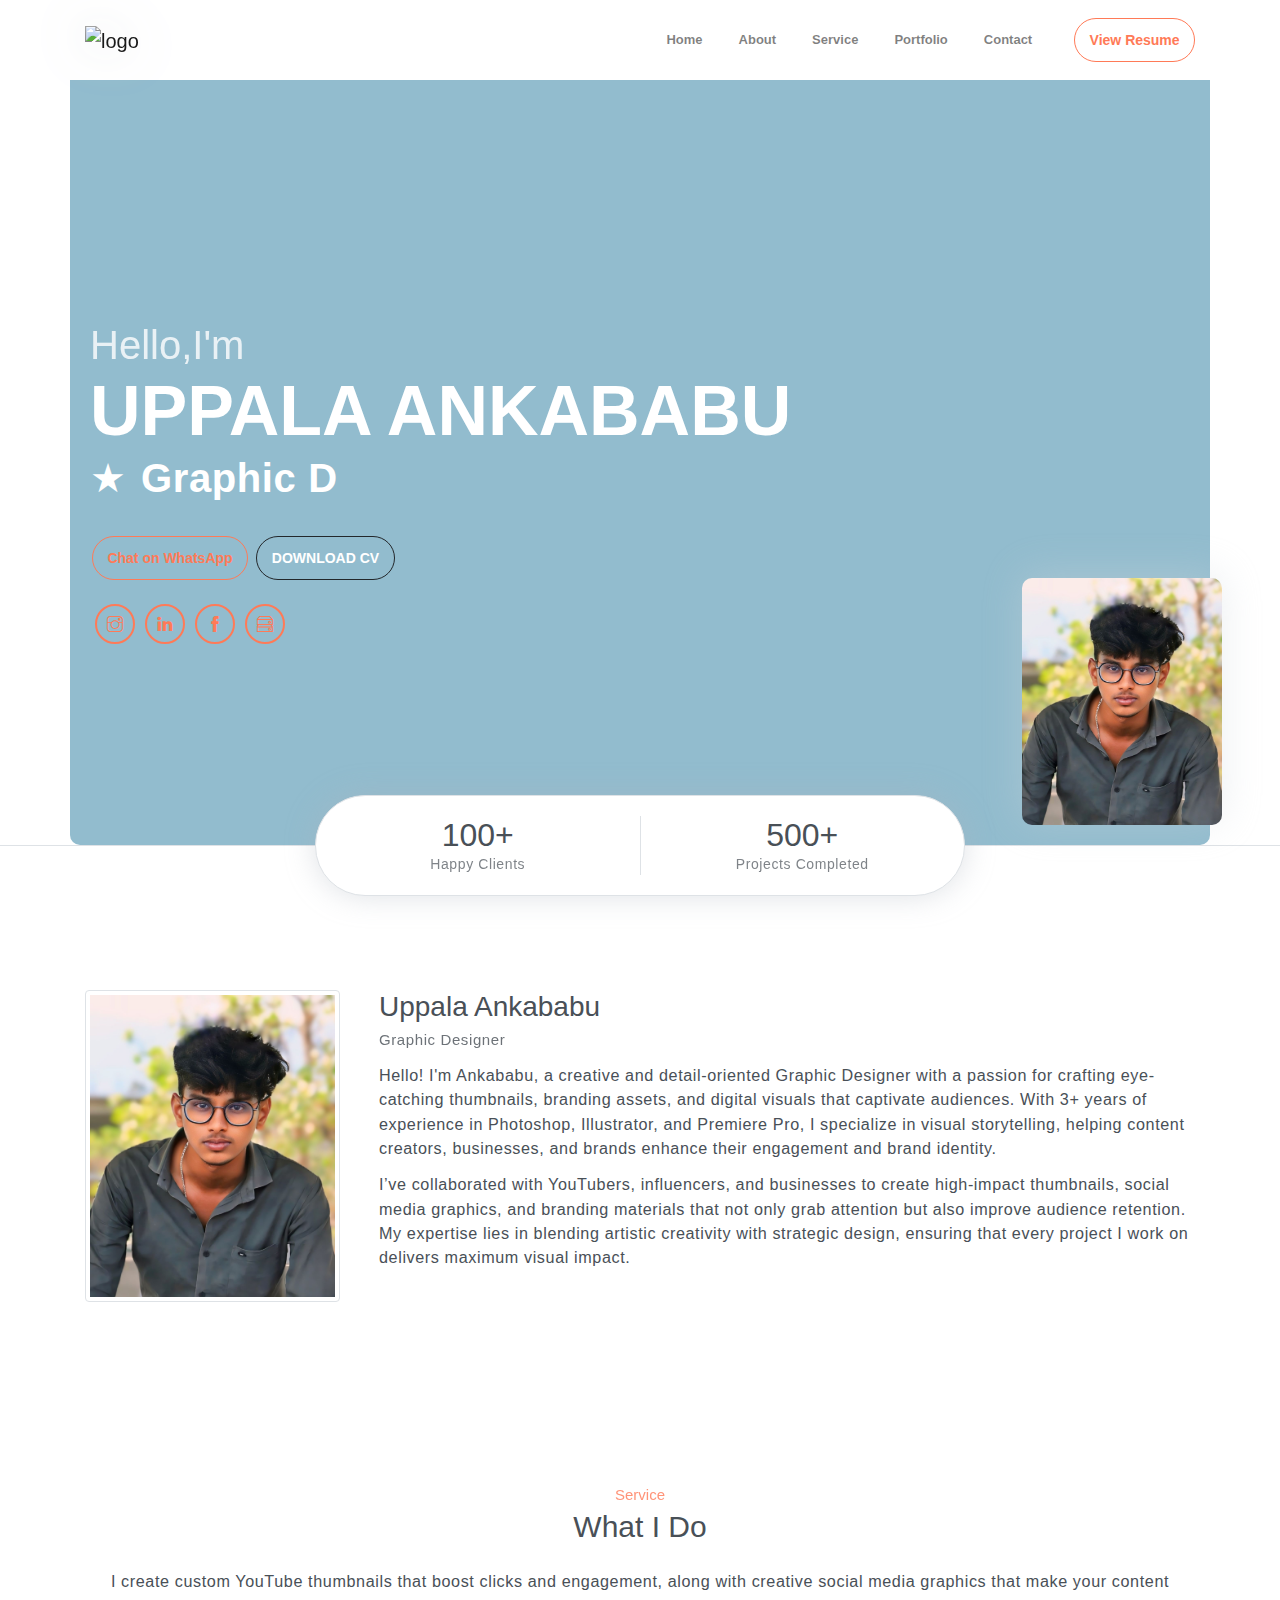
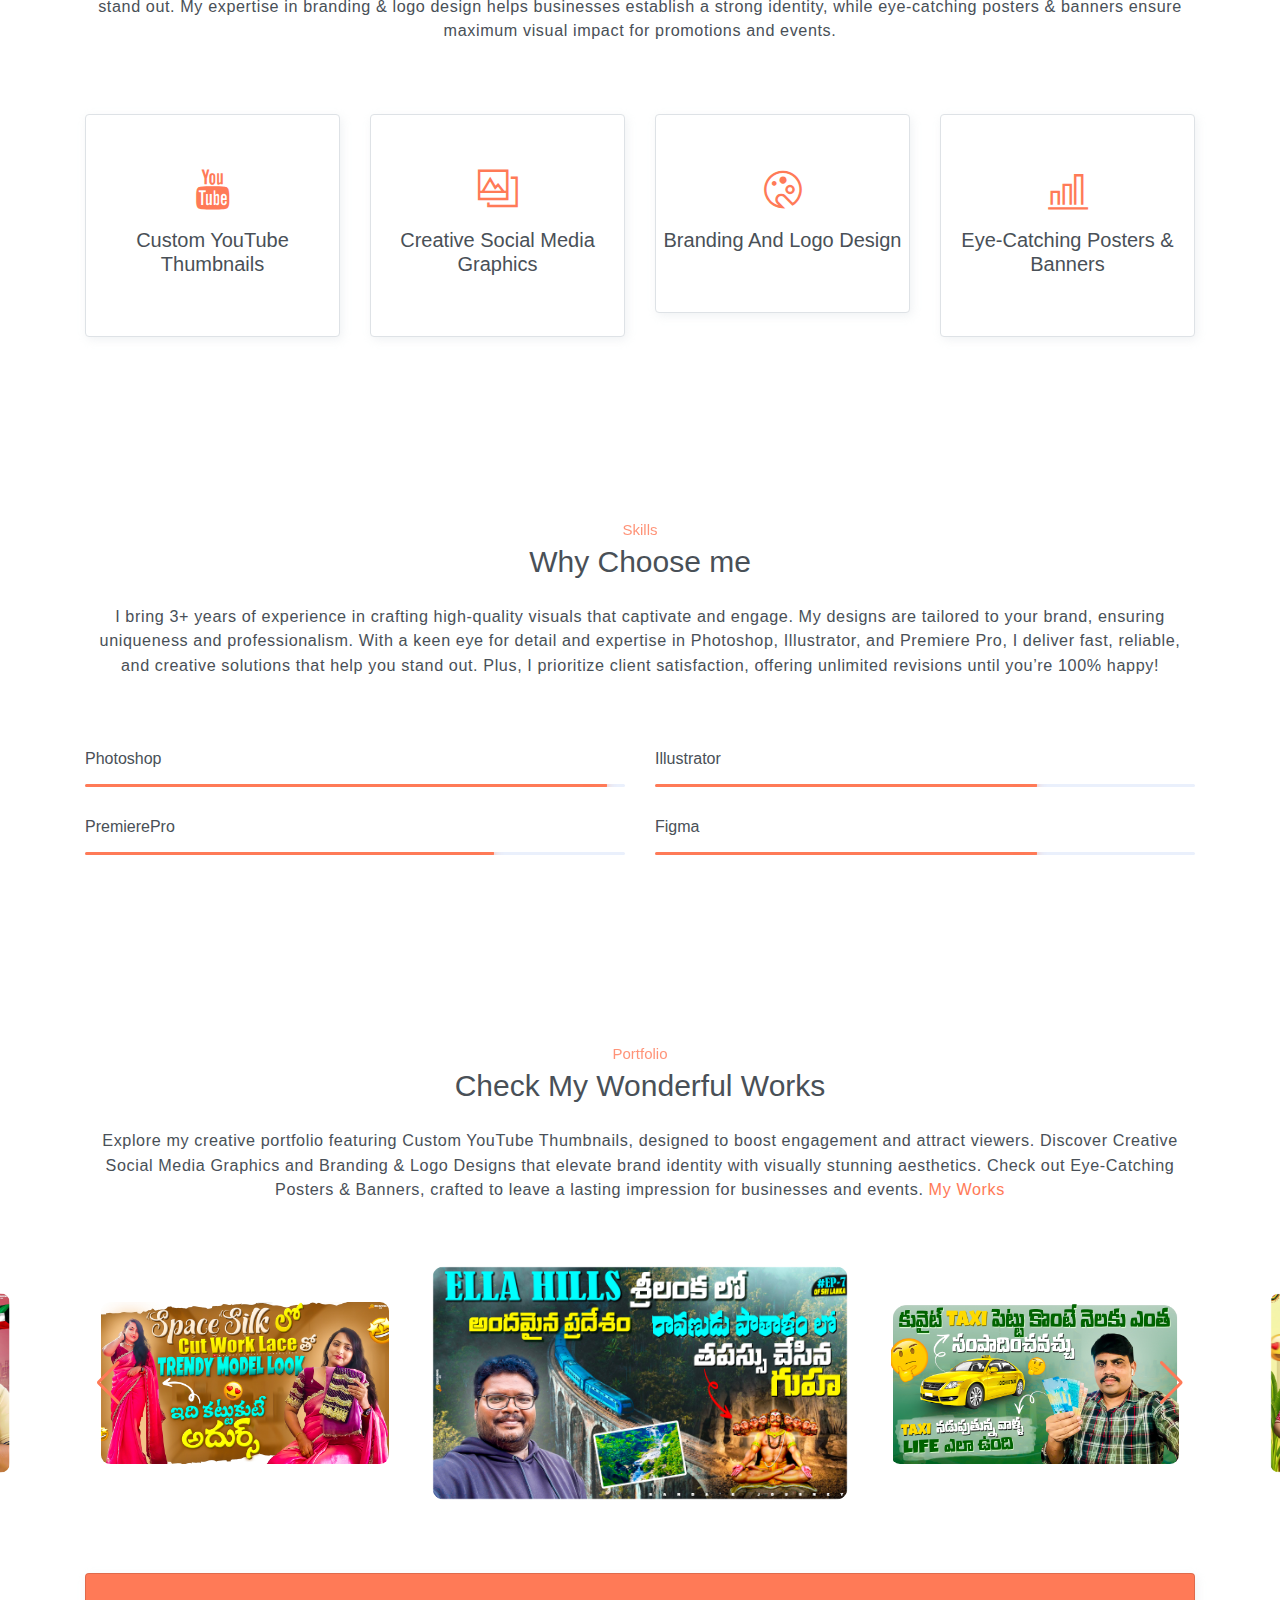
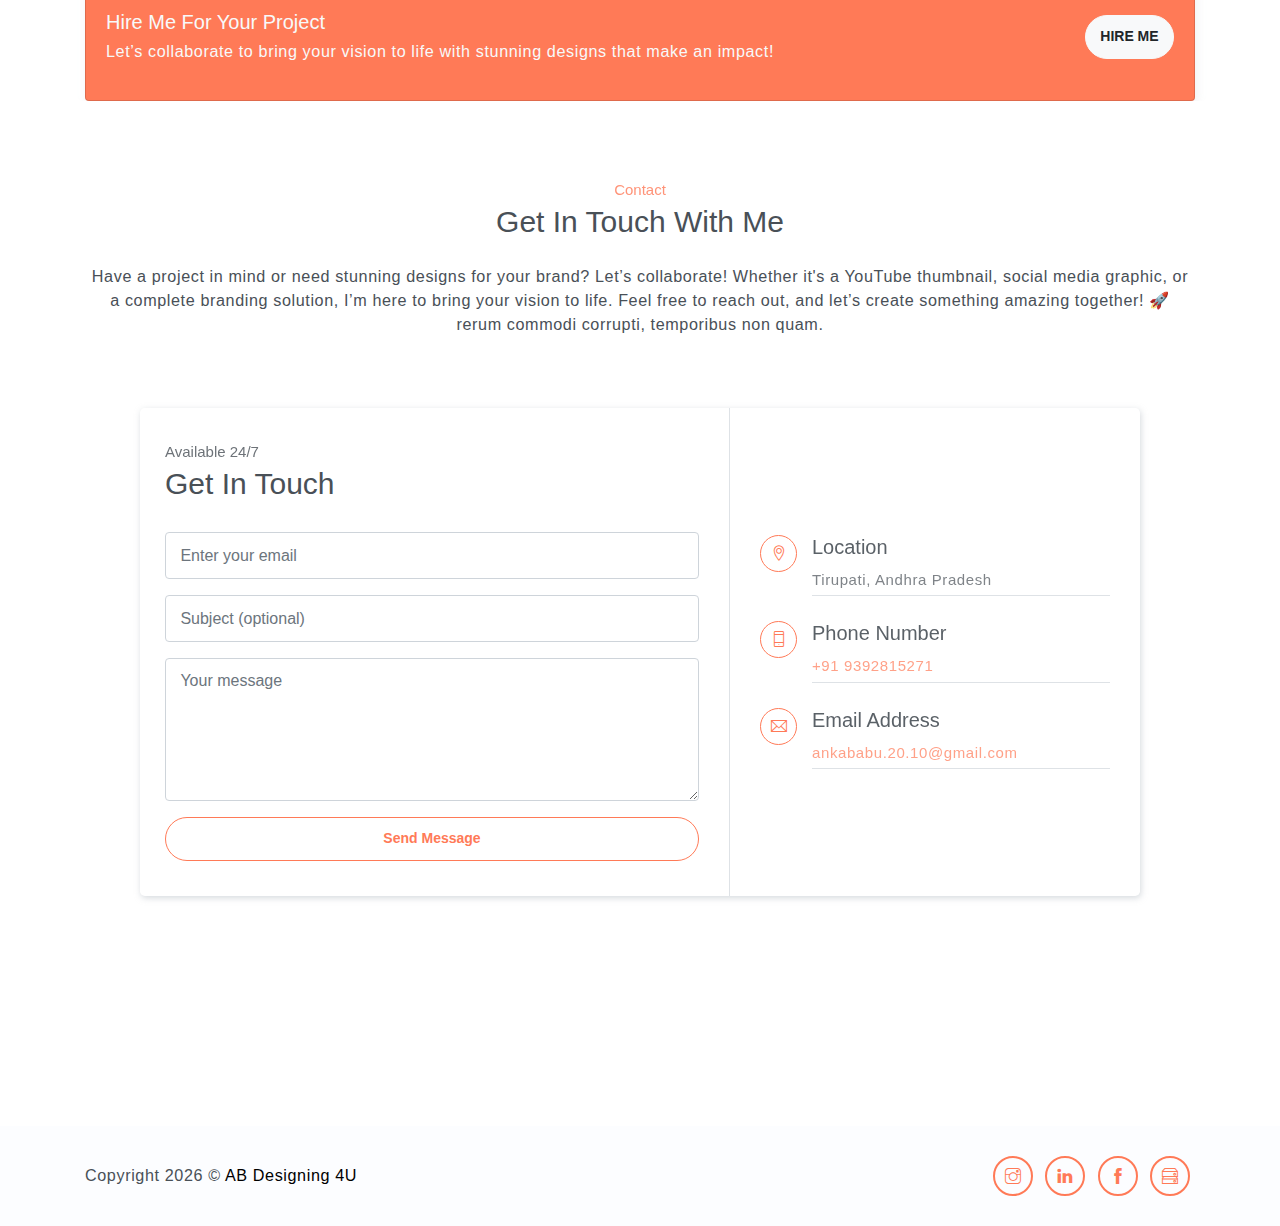
==== commit d30554ab: "Update index.html" ====
--- a/index.html
+++ b/index.html
@@ -196,7 +196,7 @@
                     <div class="custom-card card border">
                         <div class="card-body">
                             <i class="icon ti-palette"></i>
-                            <h5>Branding & Logo Design</h5>
+                            <h5>Branding And Logo Design</h5>
                         </div>
                     </div>
                 </div>
